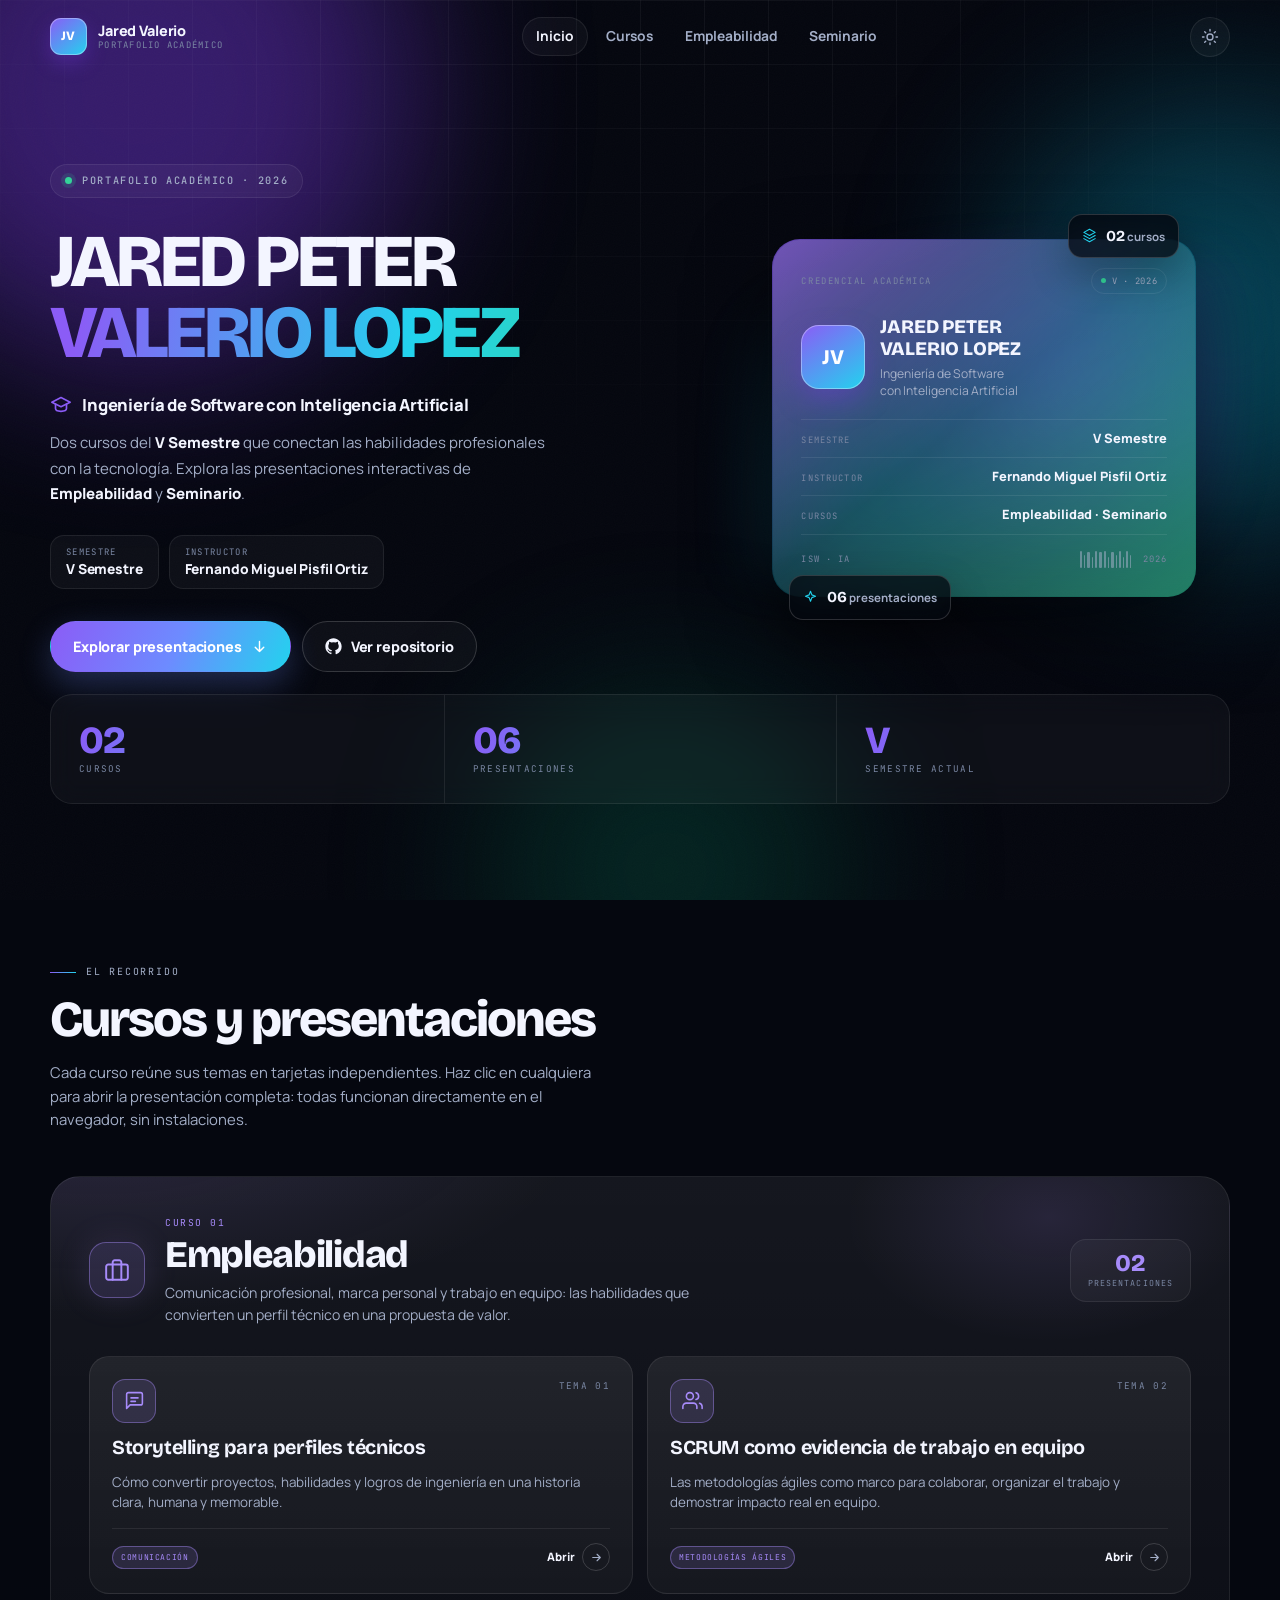
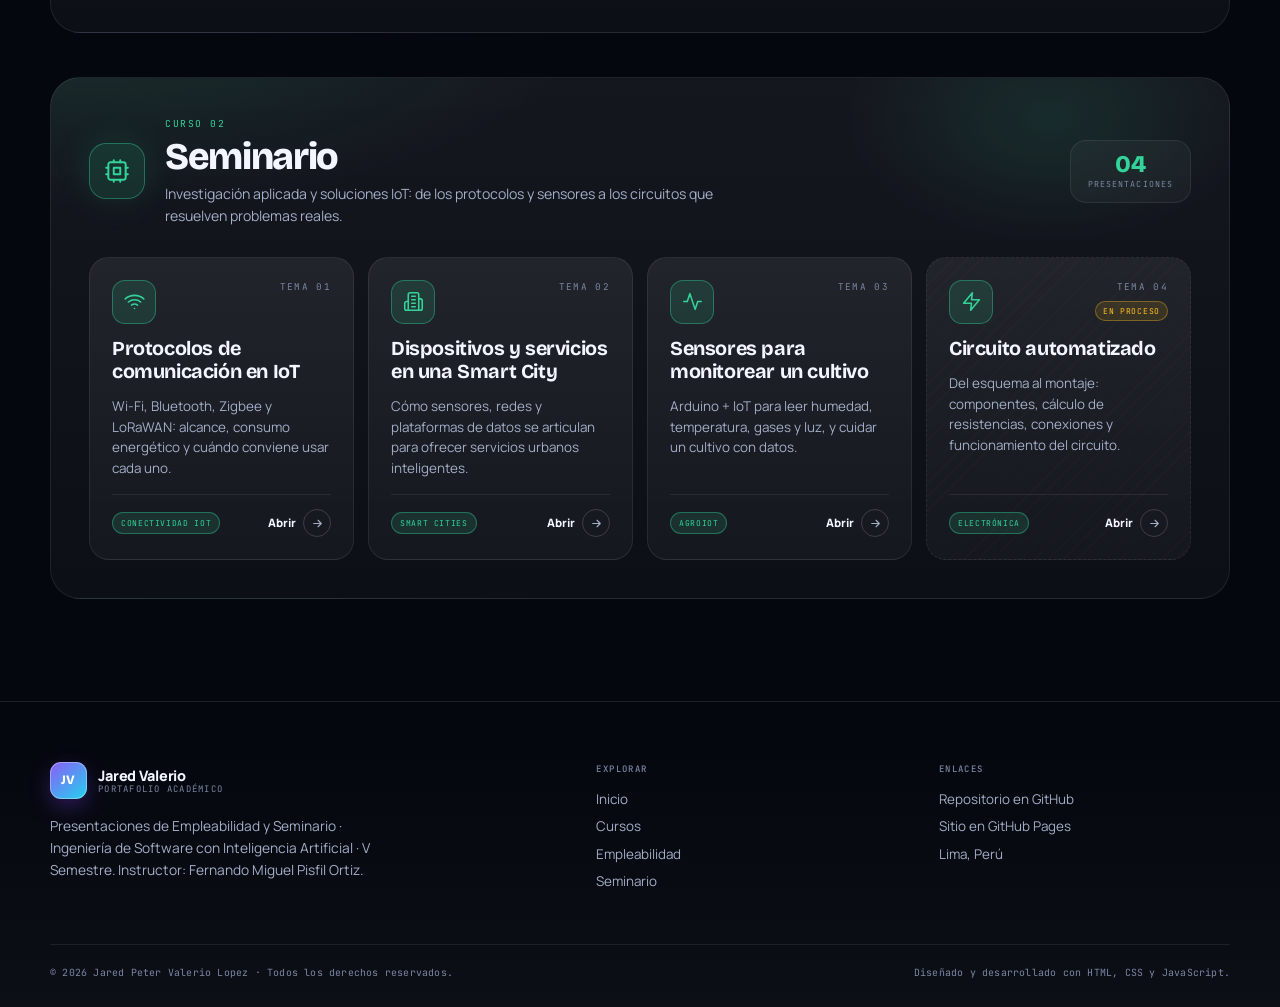
==== index.html @ 3ede21f2 "Crear portafolio académico en index.html Landing page para GitHub Pages con el nombre, la carrera, e" ====
<!DOCTYPE html>
<html lang="es" data-theme="dark">
<head>
<!--
  ═══════════════════════════════════════════════════════════════════════════
  PORTAFOLIO ACADÉMICO · JARED PETER VALERIO LOPEZ
  Ingeniería de Software con Inteligencia Artificial · V Semestre
  ═══════════════════════════════════════════════════════════════════════════

  ESTRUCTURA DE ESTE REPOSITORIO
  Las presentaciones viven dentro de la carpeta /assets:

    assets/empleabilidad/<carpeta>/index.html
    assets/seminario/<carpeta>/index.html

  Si algún día mueves las carpetas a la raíz (empleabilidad/ y seminario/),
  solo debes quitar el prefijo "assets/" de los atributos href de las tarjetas.

  DÓNDE EDITAR
  · Datos del estudiante ......... buscar "DATOS DEL ESTUDIANTE"
  · Enlaces de Empleabilidad ..... buscar "PRESENTACIONES DE EMPLEABILIDAD"
  · Enlaces de Seminario ......... buscar "PRESENTACIONES DE SEMINARIO"

  Para agregar una presentación: copia el bloque <a class="deck-card"> ... </a>
  de una tarjeta existente, pégalo dentro de la cuadrícula del curso y cambia
  el número, el título, la descripción, la etiqueta y el href.
  ═══════════════════════════════════════════════════════════════════════════
-->

  <meta charset="UTF-8">
  <meta name="viewport" content="width=device-width, initial-scale=1.0">
  <meta name="color-scheme" content="dark light">
  <meta name="theme-color" content="#05070f">

  <title>Jared Peter Valerio Lopez · Portafolio Académico</title>
  <meta name="description" content="Portafolio académico de Jared Peter Valerio Lopez, estudiante de Ingeniería de Software con Inteligencia Artificial (V Semestre). Presentaciones de Empleabilidad y Seminario.">
  <meta name="author" content="Jared Peter Valerio Lopez">

  <meta property="og:type" content="website">
  <meta property="og:title" content="Jared Peter Valerio Lopez · Portafolio Académico">
  <meta property="og:description" content="Presentaciones de Empleabilidad y Seminario · Ingeniería de Software con Inteligencia Artificial · V Semestre.">
  <meta property="og:locale" content="es_PE">

  <link rel="icon" href="data:image/svg+xml,%3Csvg xmlns='http://www.w3.org/2000/svg' viewBox='0 0 64 64'%3E%3Cdefs%3E%3ClinearGradient id='g' x1='0' y1='0' x2='1' y2='1'%3E%3Cstop offset='0' stop-color='%238b5cf6'/%3E%3Cstop offset='1' stop-color='%2322d3ee'/%3E%3C/linearGradient%3E%3C/defs%3E%3Crect width='64' height='64' rx='16' fill='url(%23g)'/%3E%3Ctext x='32' y='43' font-family='Arial,sans-serif' font-size='27' font-weight='700' fill='white' text-anchor='middle'%3EJV%3C/text%3E%3C/svg%3E">

  <link rel="preconnect" href="https://fonts.googleapis.com">
  <link rel="preconnect" href="https://fonts.gstatic.com" crossorigin>
  <link href="https://fonts.googleapis.com/css2?family=Bricolage+Grotesque:opsz,wght@12..96,400..800&family=Manrope:wght@400..800&family=JetBrains+Mono:wght@400;500;600&display=swap" rel="stylesheet">

  <script>
    /* Aplica el tema guardado antes de pintar para evitar destellos. */
    (function () {
      try {
        var saved = localStorage.getItem('jpv-theme');
        if (saved === 'light' || saved === 'dark') {
          document.documentElement.setAttribute('data-theme', saved);
        }
      } catch (e) { /* almacenamiento no disponible */ }
    })();
  </script>

  <style>
    /* ============================================================
       01 · TOKENS Y TEMAS
       ============================================================ */
    :root {
      --font-display: 'Bricolage Grotesque', 'Poppins', 'Montserrat', system-ui, sans-serif;
      --font-body: 'Manrope', 'Inter', 'Segoe UI', Roboto, Helvetica, Arial, sans-serif;
      --font-mono: 'JetBrains Mono', ui-monospace, 'SFMono-Regular', Consolas, monospace;

      --bg: #05070f;
      --bg-soft: #080c18;
      --header-bg: rgba(5, 7, 15, .78);
      --panel: rgba(255, 255, 255, .035);
      --panel-strong: rgba(255, 255, 255, .065);
      --line: rgba(255, 255, 255, .08);
      --line-strong: rgba(255, 255, 255, .16);
      --txt: #f3f5ff;
      --muted: #a3aec7;
      --dim: #7a87a3;

      --violet: #8b5cf6;
      --cyan: #22d3ee;
      --emerald: #34d399;
      --pink: #f472b6;

      --warn: #fbbf24;
      --warn-soft: rgba(251, 191, 36, .12);
      --warn-line: rgba(251, 191, 36, .35);

      --shadow: 0 30px 80px rgba(0, 0, 0, .5);
      --header-h: 74px;
      --radius: 26px;
      --ease: cubic-bezier(.22, .61, .36, 1);
    }

    [data-theme="light"] {
      --bg: #f6f7fc;
      --bg-soft: #ffffff;
      --header-bg: rgba(246, 247, 252, .86);
      --panel: rgba(255, 255, 255, .72);
      --panel-strong: #ffffff;
      --line: rgba(13, 20, 38, .09);
      --line-strong: rgba(13, 20, 38, .17);
      --txt: #0c1224;
      --muted: #4d5a75;
      --dim: #5c6a85;

      --violet: #7c3aed;
      --cyan: #0891b2;
      --emerald: #059669;
      --pink: #db2777;

      --warn: #b45309;
      --warn-soft: rgba(180, 83, 9, .09);
      --warn-line: rgba(180, 83, 9, .28);

      --shadow: 0 30px 70px rgba(20, 28, 54, .14);
    }

    /* ============================================================
       02 · BASE
       ============================================================ */
    *, *::before, *::after { box-sizing: border-box; }

    html {
      scroll-behavior: smooth;
      scroll-padding-top: calc(var(--header-h) + 24px);
    }

    body {
      margin: 0;
      font-family: var(--font-body);
      font-size: 1rem;
      line-height: 1.6;
      color: var(--txt);
      background: var(--bg);
      -webkit-font-smoothing: antialiased;
      text-rendering: optimizeLegibility;
      overflow-x: hidden;
      transition: background-color .35s ease, color .35s ease;
    }

    h1, h2, h3, p, dl, dd { margin: 0; }
    ul { margin: 0; padding: 0; list-style: none; }
    a { color: inherit; text-decoration: none; }
    button { font: inherit; color: inherit; }
    svg { display: block; }
    img { max-width: 100%; display: block; }

    ::selection { background: rgba(139, 92, 246, .35); color: #fff; }

    :focus-visible {
      outline: 2px solid var(--cyan);
      outline-offset: 3px;
      border-radius: 4px;
    }

    .shell {
      width: min(1180px, 100% - clamp(32px, 6vw, 80px));
      margin-inline: auto;
    }

    .skip-link {
      position: fixed;
      top: 12px;
      left: 12px;
      z-index: 100;
      padding: 12px 18px;
      border-radius: 12px;
      background: var(--txt);
      color: var(--bg);
      font-weight: 800;
      transform: translateY(-160%);
      transition: transform .25s var(--ease);
    }
    .skip-link:focus { transform: translateY(0); }

    /* ============================================================
       03 · FONDO DECORATIVO
       ============================================================ */
    .bg {
      position: fixed;
      inset: 0;
      z-index: -1;
      overflow: hidden;
      pointer-events: none;
      background: var(--bg);
    }

    .orb {
      position: absolute;
      border-radius: 50%;
      filter: blur(90px);
      opacity: .42;
      will-change: transform;
    }
    .orb-a {
      width: 560px; height: 560px;
      top: -190px; left: -140px;
      background: #7c3aed;
      animation: drift 20s ease-in-out infinite;
    }
    .orb-b {
      width: 430px; height: 430px;
      top: 12%; right: -160px;
      background: #0891b2;
      animation: drift 24s ease-in-out infinite reverse;
    }
    .orb-c {
      width: 360px; height: 360px;
      bottom: -150px; left: 38%;
      background: #059669;
      opacity: .22;
      animation: drift 28s ease-in-out infinite;
    }
    [data-theme="light"] .orb { opacity: .22; filter: blur(100px); }

    .bg-grid {
      position: absolute;
      inset: 0;
      background-image:
        linear-gradient(var(--line) 1px, transparent 1px),
        linear-gradient(90deg, var(--line) 1px, transparent 1px);
      background-size: 64px 64px;
      opacity: .55;
      -webkit-mask-image: radial-gradient(ellipse 90% 65% at 50% 0%, #000 10%, transparent 78%);
              mask-image: radial-gradient(ellipse 90% 65% at 50% 0%, #000 10%, transparent 78%);
    }

    .bg-noise {
      position: absolute;
      inset: 0;
      opacity: .022;
      background-image: url("data:image/svg+xml,%3Csvg xmlns='http://www.w3.org/2000/svg' width='160' height='160'%3E%3Cfilter id='n'%3E%3CfeTurbulence type='fractalNoise' baseFrequency='.9' numOctaves='3'/%3E%3C/filter%3E%3Crect width='160' height='160' filter='url(%23n)'/%3E%3C/svg%3E");
    }
    [data-theme="light"] .bg-noise { opacity: .035; }

    @keyframes drift {
      0%, 100% { transform: translate3d(0, 0, 0) scale(1); }
      50% { transform: translate3d(36px, -30px, 0) scale(1.06); }
    }

    /* ============================================================
       04 · PROGRESO, HEADER Y NAVEGACIÓN
       ============================================================ */
    .scroll-progress {
      position: fixed;
      top: 0; left: 0; right: 0;
      height: 2px;
      z-index: 70;
      background: transparent;
    }
    .scroll-progress span {
      display: block;
      height: 100%;
      width: 0%;
      background: linear-gradient(90deg, var(--violet), var(--cyan), var(--emerald));
      transition: width .1s linear;
    }

    .site-header {
      position: fixed;
      top: 0; left: 0; right: 0;
      z-index: 60;
      height: var(--header-h);
      display: flex;
      align-items: center;
      border-bottom: 1px solid transparent;
      transition: background-color .3s ease, border-color .3s ease, backdrop-filter .3s ease;
    }
    .site-header.scrolled,
    .site-header.menu-open {
      background: var(--header-bg);
      border-bottom-color: var(--line);
      -webkit-backdrop-filter: blur(18px);
              backdrop-filter: blur(18px);
    }

    .nav {
      display: flex;
      align-items: center;
      justify-content: space-between;
      gap: 18px;
    }

    .brand {
      display: inline-flex;
      align-items: center;
      gap: 11px;
      min-width: 0;
      border-radius: 12px;
    }
    .brand-mark {
      width: 37px;
      height: 37px;
      flex: none;
      display: grid;
      place-items: center;
      border-radius: 11px;
      font-family: var(--font-display);
      font-size: .8rem;
      font-weight: 800;
      line-height: 1;
      letter-spacing: .02em;
      color: #fff;
      background: linear-gradient(140deg, var(--violet), var(--cyan));
      box-shadow: inset 0 0 0 1px rgba(255, 255, 255, .32), 0 8px 20px rgba(124, 58, 237, .3);
    }
    .brand-text { display: flex; flex-direction: column; line-height: 1.12; min-width: 0; }
    .brand-text strong { font-size: .9rem; font-weight: 800; letter-spacing: -.01em; white-space: nowrap; }
    .brand-text small {
      font-family: var(--font-mono);
      font-size: .56rem;
      letter-spacing: .14em;
      text-transform: uppercase;
      color: var(--dim);
      white-space: nowrap;
    }

    .nav-links {
      display: flex;
      align-items: center;
      gap: 4px;
    }
    .nav-links a {
      display: block;
      padding: 8px 14px;
      border-radius: 999px;
      font-size: .86rem;
      font-weight: 700;
      color: var(--muted);
      transition: color .2s ease, background-color .2s ease, box-shadow .2s ease;
    }
    .nav-links a:hover { color: var(--txt); background: var(--panel); }
    .nav-links a.active {
      color: var(--txt);
      background: var(--panel);
      box-shadow: inset 0 0 0 1px var(--line);
    }

    .nav-actions { display: flex; align-items: center; gap: 8px; }

    .icon-btn {
      width: 40px;
      height: 40px;
      flex: none;
      display: grid;
      place-items: center;
      border-radius: 50%;
      border: 1px solid var(--line);
      background: var(--panel);
      color: var(--muted);
      cursor: pointer;
      transition: color .2s ease, background-color .2s ease, border-color .2s ease, transform .2s ease;
    }
    .icon-btn:hover {
      color: var(--txt);
      background: var(--panel-strong);
      border-color: var(--line-strong);
      transform: translateY(-1px);
    }
    .icon-btn svg { width: 18px; height: 18px; }

    [data-theme="dark"] .i-sun { display: block; }
    [data-theme="dark"] .i-moon { display: none; }
    [data-theme="light"] .i-sun { display: none; }
    [data-theme="light"] .i-moon { display: block; }

    .nav-toggle { display: none; }
    .nav-toggle .i-close { display: none; }
    .nav-toggle[aria-expanded="true"] .i-menu { display: none; }
    .nav-toggle[aria-expanded="true"] .i-close { display: block; }

    /* ============================================================
       05 · HERO
       ============================================================ */
    .hero {
      padding-top: calc(var(--header-h) + clamp(40px, 7vw, 90px));
      padding-bottom: clamp(32px, 5vw, 58px);
    }

    .hero-grid {
      display: grid;
      grid-template-columns: minmax(0, 1.12fr) minmax(0, .88fr);
      align-items: center;
      gap: clamp(36px, 5vw, 70px);
    }

    .hero-copy { min-width: 0; }

    .eyebrow {
      display: inline-flex;
      align-items: center;
      gap: 10px;
      padding: 8px 14px;
      border: 1px solid var(--line);
      border-radius: 999px;
      background: var(--panel);
      font-family: var(--font-mono);
      font-size: .64rem;
      font-weight: 500;
      letter-spacing: .16em;
      text-transform: uppercase;
      color: var(--muted);
    }
    .eyebrow-dot {
      width: 7px;
      height: 7px;
      border-radius: 50%;
      background: var(--emerald);
      box-shadow: 0 0 0 4px rgba(52, 211, 153, .14);
      animation: pulse 2.6s ease-in-out infinite;
    }
    @keyframes pulse {
      0%, 100% { opacity: 1; }
      50% { opacity: .35; }
    }

    .hero-title {
      margin-top: clamp(20px, 2.5vw, 28px);
      font-family: var(--font-display);
      font-size: clamp(2.3rem, 6.2vw, 4.65rem);
      font-weight: 800;
      line-height: .96;
      letter-spacing: -.045em;
      text-transform: uppercase;
    }
    .hero-title .line { display: block; }
    .hero-title .grad {
      background: linear-gradient(100deg, var(--violet) 5%, var(--cyan) 58%, var(--emerald) 100%);
      -webkit-background-clip: text;
              background-clip: text;
      color: transparent;
      -webkit-text-fill-color: transparent;
    }

    .hero-career {
      display: flex;
      align-items: center;
      gap: 10px;
      margin-top: clamp(18px, 2.4vw, 24px);
      font-size: clamp(.96rem, 1.3vw, 1.12rem);
      font-weight: 800;
      line-height: 1.4;
      letter-spacing: -.01em;
    }
    .hero-career svg {
      width: 22px;
      height: 22px;
      flex: none;
      color: var(--violet);
    }

    .hero-lead {
      max-width: 56ch;
      margin-top: 14px;
      color: var(--muted);
      font-size: clamp(.94rem, 1.05vw, 1.02rem);
      line-height: 1.7;
    }
    .hero-lead strong { color: var(--txt); font-weight: 800; }

    .hero-meta {
      display: flex;
      flex-wrap: wrap;
      gap: 10px;
      margin-top: clamp(22px, 3vw, 28px);
    }
    .meta-pill {
      display: flex;
      flex-direction: column;
      gap: 1px;
      padding: 9px 15px;
      border: 1px solid var(--line);
      border-radius: 14px;
      background: var(--panel);
    }
    .meta-pill span {
      font-family: var(--font-mono);
      font-size: .56rem;
      letter-spacing: .15em;
      text-transform: uppercase;
      color: var(--dim);
    }
    .meta-pill strong {
      font-size: .86rem;
      font-weight: 800;
      line-height: 1.35;
      letter-spacing: -.01em;
    }

    .hero-actions {
      display: flex;
      flex-wrap: wrap;
      gap: 11px;
      margin-top: clamp(24px, 3.4vw, 32px);
    }
    .btn {
      display: inline-flex;
      align-items: center;
      justify-content: center;
      gap: 9px;
      padding: 13px 22px;
      border-radius: 999px;
      border: 1px solid transparent;
      font-size: .9rem;
      font-weight: 800;
      letter-spacing: -.01em;
      cursor: pointer;
      transition: transform .22s var(--ease), box-shadow .22s ease, background-color .22s ease, border-color .22s ease;
    }
    .btn svg { width: 17px; height: 17px; }
    .btn-primary {
      color: #fff;
      background: linear-gradient(115deg, var(--violet), #6d8bff 52%, var(--cyan));
      box-shadow: 0 12px 32px rgba(109, 139, 255, .28);
    }
    .btn-primary:hover {
      transform: translateY(-2px);
      box-shadow: 0 18px 44px rgba(109, 139, 255, .4);
    }
    .btn-ghost {
      color: var(--txt);
      border-color: var(--line-strong);
      background: var(--panel);
    }
    .btn-ghost:hover {
      transform: translateY(-2px);
      background: var(--panel-strong);
    }

    /* ---------- Credencial ---------- */
    .hero-visual {
      position: relative;
      display: flex;
      justify-content: center;
      min-width: 0;
    }
    .visual-glow {
      position: absolute;
      inset: 6% 0;
      background:
        radial-gradient(circle at 66% 36%, rgba(124, 58, 237, .34), transparent 58%),
        radial-gradient(circle at 30% 72%, rgba(8, 145, 178, .26), transparent 55%);
      filter: blur(24px);
      z-index: 0;
    }

    .id-card {
      position: relative;
      z-index: 1;
      width: min(100%, 424px);
      padding: clamp(22px, 3vw, 28px);
      border: 1px solid transparent;
      border-radius: 28px;
      background:
        linear-gradient(160deg, rgba(255, 255, 255, .095), rgba(255, 255, 255, .025)) padding-box,
        linear-gradient(140deg, rgba(139, 92, 246, .7), rgba(34, 211, 238, .22) 48%, rgba(52, 211, 153, .55)) border-box;
      -webkit-backdrop-filter: blur(20px);
              backdrop-filter: blur(20px);
      box-shadow: var(--shadow);
      animation: card-float 9s ease-in-out infinite;
    }
    [data-theme="light"] .id-card {
      background:
        linear-gradient(160deg, #ffffff, rgba(255, 255, 255, .88)) padding-box,
        linear-gradient(140deg, rgba(124, 58, 237, .55), rgba(8, 145, 178, .18) 48%, rgba(5, 150, 105, .45)) border-box;
      box-shadow: 0 30px 70px rgba(20, 28, 54, .14);
    }
    @keyframes card-float {
      0%, 100% { transform: translateY(0); }
      50% { transform: translateY(-9px); }
    }

    .id-top {
      display: flex;
      align-items: center;
      justify-content: space-between;
      gap: 12px;
    }
    .id-label {
      font-family: var(--font-mono);
      font-size: .56rem;
      letter-spacing: .17em;
      text-transform: uppercase;
      color: var(--dim);
    }
    .id-status {
      display: inline-flex;
      align-items: center;
      gap: 6px;
      padding: 5px 9px;
      border: 1px solid var(--line);
      border-radius: 999px;
      font-family: var(--font-mono);
      font-size: .55rem;
      letter-spacing: .08em;
      text-transform: uppercase;
      color: var(--muted);
      white-space: nowrap;
    }
    .id-status i {
      width: 5px;
      height: 5px;
      border-radius: 50%;
      background: var(--emerald);
    }

    .id-profile {
      display: flex;
      align-items: center;
      gap: 15px;
      margin-top: 22px;
    }
    .id-avatar {
      width: 64px;
      height: 64px;
      flex: none;
      display: grid;
      place-items: center;
      border-radius: 18px;
      font-family: var(--font-display);
      font-size: 1.3rem;
      font-weight: 800;
      letter-spacing: .02em;
      color: #fff;
      background: linear-gradient(145deg, var(--violet), var(--cyan));
      box-shadow: inset 0 0 0 1px rgba(255, 255, 255, .35), 0 12px 28px rgba(124, 58, 237, .35);
    }
    .id-name {
      font-family: var(--font-display);
      font-size: clamp(1.05rem, 1.5vw, 1.2rem);
      font-weight: 800;
      line-height: 1.15;
      letter-spacing: -.01em;
      text-transform: uppercase;
    }
    .id-career {
      margin-top: 5px;
      font-size: .76rem;
      line-height: 1.4;
      color: var(--muted);
    }

    .id-data {
      margin-top: 20px;
      border-top: 1px solid var(--line);
    }
    .id-data > div {
      display: flex;
      align-items: baseline;
      justify-content: space-between;
      gap: 14px;
      padding: 10px 0;
      border-bottom: 1px solid var(--line);
    }
    .id-data dt {
      flex: none;
      font-family: var(--font-mono);
      font-size: .55rem;
      letter-spacing: .13em;
      text-transform: uppercase;
      color: var(--dim);
    }
    .id-data dd {
      font-size: .8rem;
      font-weight: 800;
      line-height: 1.35;
      text-align: right;
    }

    .id-foot {
      display: flex;
      align-items: center;
      gap: 12px;
      margin-top: 16px;
      font-family: var(--font-mono);
      font-size: .55rem;
      letter-spacing: .12em;
      text-transform: uppercase;
      color: var(--dim);
    }
    .id-code { white-space: nowrap; }
    .id-bars {
      display: flex;
      align-items: flex-end;
      justify-content: flex-end;
      gap: 2px;
      flex: 1;
      max-width: 116px;
      height: 17px;
      margin-left: auto;
      color: var(--muted);
    }
    .id-bars i { display: block; width: 2px; height: 100%; background: currentColor; opacity: .55; border-radius: 1px; }
    .id-bars i:nth-child(2n) { width: 1px; height: 76%; }
    .id-bars i:nth-child(3n) { width: 3px; height: 92%; }
    .id-bars i:nth-child(4n) { width: 1px; height: 62%; }
    .id-year { white-space: nowrap; }

    .float-chip {
      position: absolute;
      z-index: 2;
      display: inline-flex;
      align-items: center;
      gap: 9px;
      padding: 9px 13px;
      border: 1px solid var(--line-strong);
      border-radius: 14px;
      background: var(--header-bg);
      -webkit-backdrop-filter: blur(16px);
              backdrop-filter: blur(16px);
      box-shadow: 0 16px 38px rgba(0, 0, 0, .28);
      font-size: .72rem;
      font-weight: 700;
      color: var(--muted);
      white-space: nowrap;
    }
    .float-chip svg { width: 15px; height: 15px; color: var(--cyan); flex: none; }
    .float-chip strong { font-family: var(--font-display); font-size: .95rem; color: var(--txt); }
    .float-chip--a {
      top: -26px;
      right: 16px;
      animation: chip-float 6.5s ease-in-out infinite;
    }
    .float-chip--b {
      bottom: -24px;
      left: 16px;
      animation: chip-float 7.5s ease-in-out infinite reverse;
    }
    @keyframes chip-float {
      0%, 100% { transform: translateY(0); }
      50% { transform: translateY(-8px); }
    }

    /* ============================================================
       06 · ESTADÍSTICAS
       ============================================================ */
    .stats {
      display: grid;
      grid-template-columns: repeat(3, 1fr);
      margin-top: clamp(10px, 2vw, 22px);
      border: 1px solid var(--line);
      border-radius: 22px;
      background: var(--panel);
      -webkit-backdrop-filter: blur(14px);
              backdrop-filter: blur(14px);
      overflow: hidden;
    }
    .stat {
      display: flex;
      flex-direction: column;
      gap: 3px;
      padding: clamp(17px, 2.5vw, 26px) clamp(16px, 2.6vw, 28px);
    }
    .stat + .stat { border-left: 1px solid var(--line); }
    .stat strong {
      font-family: var(--font-display);
      font-size: clamp(1.7rem, 3.2vw, 2.4rem);
      font-weight: 800;
      line-height: 1;
      letter-spacing: -.03em;
      background: linear-gradient(110deg, var(--violet), var(--cyan));
      -webkit-background-clip: text;
              background-clip: text;
      color: transparent;
      -webkit-text-fill-color: transparent;
    }
    .stat span {
      font-family: var(--font-mono);
      font-size: .58rem;
      letter-spacing: .14em;
      text-transform: uppercase;
      color: var(--dim);
    }

    /* ============================================================
       07 · ENCABEZADO DE CURSOS
       ============================================================ */
    .courses-wrap { padding-top: clamp(58px, 8vw, 104px); }

    .section-head { max-width: 700px; }
    .section-kicker {
      display: flex;
      align-items: center;
      gap: 10px;
      font-family: var(--font-mono);
      font-size: .62rem;
      letter-spacing: .18em;
      text-transform: uppercase;
      color: var(--muted);
    }
    .section-kicker::before {
      content: "";
      width: 26px;
      height: 1px;
      background: linear-gradient(90deg, var(--violet), var(--cyan));
    }
    .section-title {
      margin-top: 14px;
      font-family: var(--font-display);
      font-size: clamp(2rem, 4.4vw, 3.15rem);
      font-weight: 800;
      line-height: 1.04;
      letter-spacing: -.04em;
    }
    .section-lead {
      margin-top: 14px;
      max-width: 62ch;
      color: var(--muted);
      font-size: clamp(.93rem, 1.05vw, 1.02rem);
    }

    /* ============================================================
       08 · TARJETAS DE CURSO
       ============================================================ */
    .course {
      position: relative;
      margin-top: clamp(28px, 4vw, 44px);
      padding: clamp(22px, 3.3vw, 38px);
      border: 1px solid var(--line);
      border-radius: 30px;
      background:
        radial-gradient(760px 300px at 4% -12%, var(--accent-soft), transparent 64%),
        linear-gradient(180deg, var(--panel-strong), var(--panel));
      overflow: hidden;
      isolation: isolate;
      scroll-margin-top: calc(var(--header-h) + 18px);
    }
    /* Halo de acento en la esquina: da profundidad sin ensuciar las tarjetas. */
    .course::before {
      content: "";
      position: absolute;
      top: -120px;
      right: -80px;
      width: min(520px, 62%);
      height: 320px;
      z-index: 0;
      background: radial-gradient(closest-side, var(--accent-soft), transparent 78%);
      opacity: .9;
      pointer-events: none;
    }

    .course--emp {
      --accent: #a78bfa;
      --accent-ink: #a78bfa;
      --accent-soft: rgba(167, 139, 250, .14);
      --accent-line: rgba(167, 139, 250, .42);
    }
    .course--sem {
      --accent: #34d399;
      --accent-ink: #34d399;
      --accent-soft: rgba(52, 211, 153, .13);
      --accent-line: rgba(52, 211, 153, .40);
    }
    [data-theme="light"] .course--emp {
      --accent: #7c3aed;
      --accent-ink: #6d28d9;
      --accent-soft: rgba(124, 58, 237, .075);
      --accent-line: rgba(124, 58, 237, .28);
    }
    [data-theme="light"] .course--sem {
      --accent: #0d9488;
      --accent-ink: #047857;
      --accent-soft: rgba(13, 148, 136, .085);
      --accent-line: rgba(13, 148, 136, .3);
    }

    .course-head {
      position: relative;
      z-index: 1;
      display: flex;
      align-items: center;
      gap: clamp(14px, 2vw, 20px);
    }
    .course-icon {
      width: 56px;
      height: 56px;
      flex: none;
      display: grid;
      place-items: center;
      border: 1px solid var(--accent-line);
      border-radius: 17px;
      background: var(--accent-soft);
      color: var(--accent-ink);
      box-shadow: 0 0 34px var(--accent-soft);
    }
    .course-icon svg { width: 26px; height: 26px; }

    .course-info { min-width: 0; }
    .course-kicker {
      font-family: var(--font-mono);
      font-size: .6rem;
      letter-spacing: .16em;
      text-transform: uppercase;
      color: var(--accent-ink);
    }
    .course-title {
      margin-top: 5px;
      font-family: var(--font-display);
      font-size: clamp(1.7rem, 3vw, 2.35rem);
      font-weight: 800;
      line-height: 1.05;
      letter-spacing: -.035em;
    }
    .course-desc {
      max-width: 65ch;
      margin-top: 7px;
      color: var(--muted);
      font-size: .88rem;
      line-height: 1.55;
    }

    .course-count {
      display: flex;
      flex-direction: column;
      align-items: center;
      gap: 1px;
      flex: none;
      margin-left: auto;
      padding: 11px 17px;
      border: 1px solid var(--line);
      border-radius: 16px;
      background: var(--panel);
    }
    .course-count strong {
      font-family: var(--font-display);
      font-size: 1.5rem;
      font-weight: 800;
      line-height: 1.05;
      color: var(--accent-ink);
    }
    .course-count span {
      font-family: var(--font-mono);
      font-size: .52rem;
      letter-spacing: .13em;
      text-transform: uppercase;
      color: var(--dim);
      white-space: nowrap;
    }

    /* ---------- Cuadrícula y tarjetas de presentación ---------- */
    .deck-grid {
      position: relative;
      z-index: 1;
      display: grid;
      grid-template-columns: repeat(auto-fit, minmax(min(100%, 232px), 1fr));
      gap: 14px;
      margin-top: clamp(22px, 3vw, 30px);
    }

    .deck-card {
      position: relative;
      display: flex;
      flex-direction: column;
      gap: 13px;
      padding: clamp(18px, 2.2vw, 22px);
      border: 1px solid var(--line);
      border-radius: 20px;
      background: linear-gradient(180deg, var(--panel-strong), var(--panel));
      overflow: hidden;
      isolation: isolate;
      transition: transform .35s var(--ease), border-color .35s ease, box-shadow .35s ease;
    }
    /* El contenido siempre por encima de los efectos decorativos. */
    .deck-card > * { position: relative; z-index: 1; }
    .deck-card::before {
      content: "";
      position: absolute;
      inset: 0;
      z-index: -1;
      background: radial-gradient(330px circle at var(--mx, 50%) var(--my, 0%), var(--accent-soft), transparent 68%);
      opacity: 0;
      z-index: 0;
      transition: opacity .35s ease;
    }
    .deck-card:hover,
    .deck-card:focus-visible {
      transform: translateY(-6px);
      border-color: var(--accent-line);
      box-shadow: 0 24px 60px -26px rgba(0, 0, 0, .7), 0 0 0 1px var(--accent-soft);
    }
    .deck-card:hover::before,
    .deck-card:focus-visible::before { opacity: 1; }
    .deck-card:focus-visible { outline-offset: 4px; }

    .deck-top {
      display: flex;
      align-items: flex-start;
      justify-content: space-between;
      gap: 12px;
    }
    .deck-icon {
      width: 44px;
      height: 44px;
      flex: none;
      display: grid;
      place-items: center;
      border: 1px solid var(--accent-line);
      border-radius: 13px;
      background: var(--accent-soft);
      color: var(--accent-ink);
      transition: transform .35s var(--ease), background-color .35s ease;
    }
    .deck-icon svg { width: 21px; height: 21px; }
    .deck-card:hover .deck-icon { transform: scale(1.06) rotate(-3deg); }

    .deck-meta {
      display: flex;
      flex-direction: column;
      align-items: flex-end;
      gap: 6px;
      min-width: 0;
    }
    .deck-num {
      font-family: var(--font-mono);
      font-size: .58rem;
      letter-spacing: .14em;
      text-transform: uppercase;
      color: var(--dim);
      white-space: nowrap;
    }
    .chip-wip {
      padding: 3px 7px;
      border: 1px solid var(--warn-line);
      border-radius: 999px;
      background: var(--warn-soft);
      font-family: var(--font-mono);
      font-size: .5rem;
      letter-spacing: .09em;
      text-transform: uppercase;
      color: var(--warn);
      white-space: nowrap;
    }

    .deck-title {
      font-family: var(--font-display);
      font-size: clamp(1.12rem, 1.55vw, 1.34rem);
      font-weight: 700;
      line-height: 1.16;
      letter-spacing: -.02em;
      text-wrap: balance;
    }
    .deck-desc {
      flex: 1;
      color: var(--muted);
      font-size: .84rem;
      line-height: 1.55;
    }

    .deck-bottom {
      display: flex;
      align-items: center;
      justify-content: space-between;
      gap: 10px;
      margin-top: 2px;
      padding-top: 14px;
      border-top: 1px solid var(--line);
    }
    .deck-tag {
      padding: 4px 8px;
      border: 1px solid var(--accent-line);
      border-radius: 999px;
      background: var(--accent-soft);
      font-family: var(--font-mono);
      font-size: .5rem;
      letter-spacing: .08em;
      text-transform: uppercase;
      color: var(--accent-ink);
      white-space: nowrap;
    }
    .deck-cta {
      display: inline-flex;
      align-items: center;
      gap: 7px;
      font-size: .72rem;
      font-weight: 800;
      color: var(--txt);
      white-space: nowrap;
    }
    .deck-cta .circle {
      width: 28px;
      height: 28px;
      display: grid;
      place-items: center;
      border: 1px solid var(--line-strong);
      border-radius: 50%;
      color: var(--muted);
      transition: background-color .3s ease, border-color .3s ease, color .3s ease;
    }
    .deck-cta .circle svg { width: 13px; height: 13px; transition: transform .3s var(--ease); }
    .deck-card:hover .deck-cta .circle {
      border-color: var(--accent-line);
      background: var(--accent-soft);
      color: var(--accent-ink);
    }
    .deck-card:hover .deck-cta .circle svg { transform: translateX(2px); }

    .deck-card.is-wip { border-style: dashed; }
    .deck-card.is-wip::after {
      content: "";
      position: absolute;
      inset: 0;
      border-radius: inherit;
      background: repeating-linear-gradient(-45deg, transparent 0 9px, var(--warn-soft) 9px 10px);
      opacity: .16;
      z-index: 0;
      pointer-events: none;
    }

    /* ============================================================
       09 · FOOTER
       ============================================================ */
    .site-footer {
      margin-top: clamp(60px, 8vw, 110px);
      border-top: 1px solid var(--line);
      background: linear-gradient(180deg, transparent, var(--panel));
      padding-top: clamp(38px, 5.5vw, 60px);
    }
    .footer-grid {
      display: grid;
      grid-template-columns: 1.7fr 1fr 1fr;
      gap: clamp(26px, 4vw, 52px);
    }
    .footer-brand .brand { margin-bottom: 2px; }
    .footer-brand p {
      max-width: 40ch;
      margin-top: 14px;
      color: var(--muted);
      font-size: .86rem;
      line-height: 1.6;
    }
    .footer-col h3 {
      margin-bottom: 9px;
      font-family: var(--font-mono);
      font-size: .56rem;
      font-weight: 500;
      letter-spacing: .16em;
      text-transform: uppercase;
      color: var(--dim);
    }
    .footer-col a,
    .footer-col span {
      display: block;
      padding: 3px 0;
      color: var(--muted);
      font-size: .84rem;
      transition: color .2s ease;
    }
    .footer-col a:hover { color: var(--txt); }

    .footer-bottom {
      display: flex;
      align-items: center;
      justify-content: space-between;
      flex-wrap: wrap;
      gap: 10px 20px;
      margin-top: clamp(30px, 5vw, 48px);
      padding: 20px 0 26px;
      border-top: 1px solid var(--line);
      font-family: var(--font-mono);
      font-size: .62rem;
      letter-spacing: .02em;
      color: var(--dim);
    }

    .to-top {
      position: fixed;
      right: clamp(16px, 2.6vw, 26px);
      bottom: clamp(16px, 2.6vw, 26px);
      z-index: 50;
      width: 46px;
      height: 46px;
      display: grid;
      place-items: center;
      border: 1px solid var(--line-strong);
      border-radius: 50%;
      background: var(--header-bg);
      color: var(--txt);
      -webkit-backdrop-filter: blur(14px);
              backdrop-filter: blur(14px);
      box-shadow: 0 12px 30px rgba(0, 0, 0, .25);
      cursor: pointer;
      opacity: 0;
      transform: translateY(12px);
      pointer-events: none;
      transition: opacity .3s ease, transform .3s ease, background-color .2s ease;
    }
    .to-top.show { opacity: 1; transform: translateY(0); pointer-events: auto; }
    .to-top:hover { background: var(--panel-strong); }
    .to-top svg { width: 18px; height: 18px; }

    /* ============================================================
       10 · ANIMACIÓN DE ENTRADA
       ============================================================ */
    .reveal {
      opacity: 0;
      transform: translateY(22px);
      transition: opacity .75s var(--ease), transform .75s var(--ease);
      transition-delay: var(--d, 0ms);
    }
    .reveal.in { opacity: 1; transform: translateY(0); }

    /* ============================================================
       11 · RESPONSIVE
       ============================================================ */
    @media (max-width: 940px) {
      .hero-grid { grid-template-columns: 1fr; }
      .hero-copy { max-width: 640px; }
      .hero-visual { margin-top: 10px; }
      .id-card { width: min(100%, 460px); }
      .footer-grid { grid-template-columns: 1.5fr 1fr 1fr; }
    }

    @media (max-width: 860px) {
      .nav-toggle { display: grid; }
      .nav-links {
        position: fixed;
        top: var(--header-h);
        left: 0;
        right: 0;
        display: flex;
        flex-direction: column;
        align-items: stretch;
        gap: 3px;
        padding: 12px clamp(20px, 5vw, 40px) 20px;
        background: var(--bg-soft);
        border-bottom: 1px solid var(--line);
        box-shadow: 0 30px 50px rgba(0, 0, 0, .22);
        opacity: 0;
        visibility: hidden;
        transform: translateY(-10px);
        pointer-events: none;
        transition: opacity .25s ease, transform .25s var(--ease), visibility .25s;
      }
      .nav-links.open {
        opacity: 1;
        visibility: visible;
        transform: translateY(0);
        pointer-events: auto;
      }
      .nav-links a {
        padding: 12px 14px;
        border-radius: 12px;
        font-size: .96rem;
      }
    }

    /* En tablet la cuadrícula de 4 seminarios se equilibra en 2 × 2. */
    @media (min-width: 700px) and (max-width: 1080px) {
      .course--sem .deck-grid { grid-template-columns: repeat(2, minmax(0, 1fr)); }
    }

    @media (max-width: 720px) {
      .float-chip { display: none; }
      .stats { border-radius: 18px; }
      .course { border-radius: 24px; }
      .course-head { flex-wrap: wrap; }
      .course-count {
        flex-direction: row;
        align-items: baseline;
        gap: 6px;
        margin-left: 0;
        padding: 8px 13px;
      }
      .course-count strong { font-size: 1.15rem; }
      .footer-grid { grid-template-columns: 1fr 1fr; }
      .footer-brand { grid-column: 1 / -1; }
    }

    @media (max-width: 600px) {
      :root { --header-h: 64px; }
      .brand-mark { width: 34px; height: 34px; border-radius: 10px; }
      .brand-text strong { font-size: .84rem; }
      .brand-text small { font-size: .5rem; letter-spacing: .11em; }
      .id-profile { align-items: flex-start; }
      .id-avatar { width: 56px; height: 56px; border-radius: 16px; font-size: 1.15rem; }
      .id-data > div { align-items: flex-start; }
      .id-data dd { max-width: 66%; }
      /* deja aire para el botón flotante "volver arriba" */
      .footer-bottom { flex-direction: column; align-items: flex-start; gap: 6px; padding-bottom: 78px; }
    }

    @media (max-width: 480px) {
      .hero-actions { flex-direction: column; align-items: stretch; }
      .btn { width: 100%; }
      .eyebrow { font-size: .56rem; letter-spacing: .12em; padding: 7px 11px; }
      .meta-pill { flex: 1 1 100%; }
      .deck-cta { font-size: .68rem; }
      .deck-bottom { gap: 8px; }
      .course-icon { width: 48px; height: 48px; border-radius: 14px; }
      .course-icon svg { width: 22px; height: 22px; }
      .stat { padding: 15px 12px; }
      .stat span { font-size: .5rem; letter-spacing: .08em; }
    }

    @media (max-width: 380px) {
      .brand-text small { display: none; }
      .nav-actions { gap: 6px; }
      .icon-btn { width: 37px; height: 37px; }
      .deck-tag { letter-spacing: 0; }
    }

    /* ============================================================
       12 · ACCESIBILIDAD Y FALLBACKS
       ============================================================ */
    @supports not (background-clip: text) {
      .hero-title .grad,
      .stat strong {
        color: var(--txt);
        -webkit-text-fill-color: currentColor;
        background: none;
      }
    }

    @media (prefers-reduced-motion: reduce) {
      html { scroll-behavior: auto; }
      *, *::before, *::after {
        animation-duration: .001ms !important;
        animation-iteration-count: 1 !important;
        transition-duration: .001ms !important;
      }
      .reveal { opacity: 1; transform: none; }
    }

    @media print {
      .bg, .site-header, .to-top, .scroll-progress, .hero-actions, .float-chip { display: none !important; }
      body { background: #fff; color: #000; }
      .hero { padding-top: 20px; }
      .course, .stats, .id-card { box-shadow: none; }
      .reveal { opacity: 1; transform: none; }
    }
  </style>
  <noscript>
    <style>
      .reveal { opacity: 1 !important; transform: none !important; }
    </style>
  </noscript>
</head>

<body>
  <a class="skip-link" href="#main">Saltar al contenido principal</a>

  <div class="scroll-progress" aria-hidden="true"><span id="scrollProgress"></span></div>

  <!-- Fondo decorativo: orbes, cuadrícula y textura -->
  <div class="bg" aria-hidden="true">
    <span class="orb orb-a"></span>
    <span class="orb orb-b"></span>
    <span class="orb orb-c"></span>
    <div class="bg-grid"></div>
    <div class="bg-noise"></div>
  </div>

  <!-- ============================================================
       HEADER
       ============================================================ -->
  <header class="site-header" id="siteHeader">
    <div class="shell nav">
      <a class="brand" href="#inicio" aria-label="Jared Valerio · Ir al inicio">
        <span class="brand-mark" aria-hidden="true">JV</span>
        <span class="brand-text">
          <strong>Jared Valerio</strong>
          <small>Portafolio académico</small>
        </span>
      </a>

      <nav class="nav-links" id="navLinks" aria-label="Navegación principal">
        <a href="#inicio" class="active">Inicio</a>
        <a href="#cursos">Cursos</a>
        <a href="#empleabilidad">Empleabilidad</a>
        <a href="#seminario">Seminario</a>
      </nav>

      <div class="nav-actions">
        <button class="icon-btn" id="themeToggle" type="button" aria-label="Cambiar a tema claro" title="Cambiar tema">
          <svg class="i-sun" viewBox="0 0 24 24" fill="none" stroke="currentColor" stroke-width="1.8" stroke-linecap="round" stroke-linejoin="round" aria-hidden="true">
            <circle cx="12" cy="12" r="4"></circle>
            <path d="M12 2v2M12 20v2M4.93 4.93l1.42 1.42M17.66 17.66l1.41 1.41M2 12h2M20 12h2M6.34 17.66l-1.41 1.41M19.07 4.93l-1.41 1.41"></path>
          </svg>
          <svg class="i-moon" viewBox="0 0 24 24" fill="none" stroke="currentColor" stroke-width="1.8" stroke-linecap="round" stroke-linejoin="round" aria-hidden="true">
            <path d="M21 12.79A9 9 0 1 1 11.21 3 7 7 0 0 0 21 12.79Z"></path>
          </svg>
        </button>

        <button class="icon-btn nav-toggle" id="navToggle" type="button" aria-label="Abrir menú" aria-expanded="false" aria-controls="navLinks">
          <svg class="i-menu" viewBox="0 0 24 24" fill="none" stroke="currentColor" stroke-width="1.8" stroke-linecap="round" aria-hidden="true">
            <path d="M4 7h16M4 12h16M4 17h16"></path>
          </svg>
          <svg class="i-close" viewBox="0 0 24 24" fill="none" stroke="currentColor" stroke-width="1.8" stroke-linecap="round" aria-hidden="true">
            <path d="M6 6l12 12M18 6 6 18"></path>
          </svg>
        </button>
      </div>
    </div>
  </header>

  <main id="main">
    <!-- ==========================================================
         DATOS DEL ESTUDIANTE
         Edita aquí el nombre, la carrera, el semestre y el instructor.
         La credencial de la derecha repite estos datos: mantenla igual.
         ========================================================== -->
    <section class="hero shell" id="inicio" aria-labelledby="heroTitle">
      <div class="hero-grid">
        <div class="hero-copy reveal">
          <p class="eyebrow">
            <span class="eyebrow-dot" aria-hidden="true"></span>
            Portafolio académico · 2026
          </p>

          <h1 class="hero-title" id="heroTitle">
            <span class="line">Jared Peter</span>
            <span class="line grad">Valerio Lopez</span>
          </h1>

          <p class="hero-career">
            <svg viewBox="0 0 24 24" fill="none" stroke="currentColor" stroke-width="1.8" stroke-linecap="round" stroke-linejoin="round" aria-hidden="true">
              <path d="M22 10 12 5 2 10l10 5 10-5Z"></path>
              <path d="M6 12v5c0 1.7 2.7 3 6 3s6-1.3 6-3v-5"></path>
            </svg>
            Ingeniería de Software con Inteligencia Artificial
          </p>

          <p class="hero-lead">
            Dos cursos del <strong>V Semestre</strong> que conectan las habilidades
            profesionales con la tecnología. Explora las presentaciones interactivas
            de <strong>Empleabilidad</strong> y <strong>Seminario</strong>.
          </p>

          <div class="hero-meta">
            <div class="meta-pill">
              <span>Semestre</span>
              <strong>V Semestre</strong>
            </div>
            <div class="meta-pill">
              <span>Instructor</span>
              <strong>Fernando Miguel Pisfil Ortiz</strong>
            </div>
          </div>

          <div class="hero-actions">
            <a class="btn btn-primary" href="#cursos">
              Explorar presentaciones
              <svg viewBox="0 0 24 24" fill="none" stroke="currentColor" stroke-width="2" stroke-linecap="round" stroke-linejoin="round" aria-hidden="true">
                <path d="M12 5v14M6 13l6 6 6-6"></path>
              </svg>
            </a>
            <a class="btn btn-ghost" href="https://github.com/MizterNox/IngSoftware_V" target="_blank" rel="noopener noreferrer">
              <svg viewBox="0 0 24 24" fill="currentColor" aria-hidden="true">
                <path d="M12 .5C5.73.5.5 5.73.5 12a11.5 11.5 0 0 0 7.86 10.92c.58.1.79-.25.79-.56v-2c-3.2.7-3.88-1.54-3.88-1.54-.53-1.34-1.3-1.7-1.3-1.7-1.05-.72.08-.71.08-.71 1.16.08 1.77 1.19 1.77 1.19 1.03 1.77 2.7 1.26 3.36.96.1-.75.4-1.26.73-1.55-2.55-.29-5.23-1.28-5.23-5.7 0-1.26.45-2.29 1.19-3.1-.12-.29-.52-1.46.11-3.05 0 0 .97-.31 3.18 1.18a11 11 0 0 1 5.79 0c2.2-1.49 3.17-1.18 3.17-1.18.63 1.59.23 2.76.11 3.05.74.81 1.19 1.84 1.19 3.1 0 4.43-2.69 5.4-5.25 5.69.41.36.78 1.06.78 2.14v3.17c0 .31.21.67.8.56A11.5 11.5 0 0 0 23.5 12C23.5 5.73 18.27.5 12 .5Z"></path>
              </svg>
              Ver repositorio
            </a>
          </div>
        </div>

        <aside class="hero-visual reveal" style="--d:140ms" aria-label="Credencial académica">
          <div class="visual-glow" aria-hidden="true"></div>

          <div class="id-card">
            <div class="id-top">
              <span class="id-label">Credencial académica</span>
              <span class="id-status"><i aria-hidden="true"></i> V · 2026</span>
            </div>

            <div class="id-profile">
              <span class="id-avatar" aria-hidden="true">JV</span>
              <div>
                <p class="id-name">Jared Peter<br>Valerio Lopez</p>
                <p class="id-career">Ingeniería de Software<br>con Inteligencia Artificial</p>
              </div>
            </div>

            <dl class="id-data">
              <div>
                <dt>Semestre</dt>
                <dd>V Semestre</dd>
              </div>
              <div>
                <dt>Instructor</dt>
                <dd>Fernando Miguel Pisfil Ortiz</dd>
              </div>
              <div>
                <dt>Cursos</dt>
                <dd>Empleabilidad · Seminario</dd>
              </div>
            </dl>

            <div class="id-foot">
              <span class="id-code">ISW · IA</span>
              <span class="id-bars" aria-hidden="true">
                <i></i><i></i><i></i><i></i><i></i><i></i><i></i>
                <i></i><i></i><i></i><i></i><i></i><i></i><i></i>
              </span>
              <span class="id-year">2026</span>
            </div>

            <span class="float-chip float-chip--a" aria-hidden="true">
              <svg viewBox="0 0 24 24" fill="none" stroke="currentColor" stroke-width="1.8" stroke-linecap="round" stroke-linejoin="round">
                <path d="m12 2 9 5-9 5-9-5 9-5Z"></path>
                <path d="m3 12 9 5 9-5"></path>
                <path d="m3 17 9 5 9-5"></path>
              </svg>
              <span><strong data-total-courses>02</strong> cursos</span>
            </span>

            <span class="float-chip float-chip--b" aria-hidden="true">
              <svg viewBox="0 0 24 24" fill="none" stroke="currentColor" stroke-width="1.8" stroke-linecap="round" stroke-linejoin="round">
                <path d="M12 2l2.2 5.8L20 10l-5.8 2.2L12 18l-2.2-5.8L4 10l5.8-2.2L12 2Z"></path>
              </svg>
              <span><strong data-total-presentations>06</strong> presentaciones</span>
            </span>
          </div>

        </aside>
      </div>

      <!-- Resumen general. Los números se recalculan con JavaScript. -->
      <section class="stats reveal" style="--d:220ms" aria-label="Resumen del portafolio">
        <div class="stat">
          <strong data-total-courses>02</strong>
          <span>Cursos</span>
        </div>
        <div class="stat">
          <strong data-total-presentations>06</strong>
          <span>Presentaciones</span>
        </div>
        <div class="stat">
          <strong>V</strong>
          <span>Semestre actual</span>
        </div>
      </section>
    </section>

    <!-- ==========================================================
         CURSOS Y PRESENTACIONES
         ========================================================== -->
    <div class="courses-wrap shell" id="cursos">
      <header class="section-head reveal">
        <p class="section-kicker">El recorrido</p>
        <h2 class="section-title">Cursos y presentaciones</h2>
        <p class="section-lead">
          Cada curso reúne sus temas en tarjetas independientes. Haz clic en cualquiera
          para abrir la presentación completa: todas funcionan directamente en el
          navegador, sin instalaciones.
        </p>
      </header>

      <!-- ========================================================
           CURSO 01 · EMPLEABILIDAD
           ======================================================== -->
      <section class="course course--emp reveal" id="empleabilidad" aria-labelledby="empleabilidad-title">
        <header class="course-head">
          <span class="course-icon" aria-hidden="true">
            <svg viewBox="0 0 24 24" fill="none" stroke="currentColor" stroke-width="1.8" stroke-linecap="round" stroke-linejoin="round">
              <rect x="2" y="7" width="20" height="14" rx="2"></rect>
              <path d="M16 21V5a2 2 0 0 0-2-2h-4a2 2 0 0 0-2 2v16"></path>
            </svg>
          </span>
          <div class="course-info">
            <p class="course-kicker">Curso 01</p>
            <h2 class="course-title" id="empleabilidad-title">Empleabilidad</h2>
            <p class="course-desc">
              Comunicación profesional, marca personal y trabajo en equipo: las
              habilidades que convierten un perfil técnico en una propuesta de valor.
            </p>
          </div>
          <span class="course-count">
            <strong data-course-count="empleabilidad">02</strong>
            <span data-course-word="empleabilidad">presentaciones</span>
          </span>
        </header>

        <!-- ======================================================
             PRESENTACIONES DE EMPLEABILIDAD
             ------------------------------------------------------
             CÓMO AGREGAR UNA NUEVA PRESENTACIÓN
             1. Crea la carpeta: assets/empleabilidad/mi-presentacion/
                y dentro coloca su archivo index.html.
             2. Copia una tarjeta <a class="deck-card"> ... </a> completa.
             3. Pega la copia al final de esta cuadrícula.
             4. Cambia el número (Tema 03), el título, la descripción,
                la etiqueta y el href por la carpeta nueva.
             5. El contador del curso se actualiza automáticamente.
             Para reordenar, mueve el bloque completo de la tarjeta.
             ====================================================== -->
        <div class="deck-grid" data-course="empleabilidad">
          <!-- TARJETA · Storytelling -->
          <a class="deck-card" href="assets/empleabilidad/storytelling/index.html">
            <div class="deck-top">
              <span class="deck-icon" aria-hidden="true">
                <svg viewBox="0 0 24 24" fill="none" stroke="currentColor" stroke-width="1.8" stroke-linecap="round" stroke-linejoin="round">
                  <path d="M21 15a2 2 0 0 1-2 2H7l-4 4V5a2 2 0 0 1 2-2h14a2 2 0 0 1 2 2z"></path>
                  <path d="M8 9h8M8 13h5"></path>
                </svg>
              </span>
              <span class="deck-meta">
                <span class="deck-num">Tema 01</span>
              </span>
            </div>
            <h3 class="deck-title">Storytelling para perfiles técnicos</h3>
            <p class="deck-desc">
              Cómo convertir proyectos, habilidades y logros de ingeniería en una
              historia clara, humana y memorable.
            </p>
            <div class="deck-bottom">
              <span class="deck-tag">Comunicación</span>
              <span class="deck-cta">
                Abrir
                <span class="circle">
                  <svg viewBox="0 0 24 24" fill="none" stroke="currentColor" stroke-width="2" stroke-linecap="round" stroke-linejoin="round" aria-hidden="true">
                    <path d="M5 12h14M13 6l6 6-6 6"></path>
                  </svg>
                </span>
              </span>
            </div>
          </a>

          <!-- TARJETA · SCRUM -->
          <a class="deck-card" href="assets/empleabilidad/scrum/index.html">
            <div class="deck-top">
              <span class="deck-icon" aria-hidden="true">
                <svg viewBox="0 0 24 24" fill="none" stroke="currentColor" stroke-width="1.8" stroke-linecap="round" stroke-linejoin="round">
                  <path d="M17 21v-2a4 4 0 0 0-4-4H5a4 4 0 0 0-4 4v2"></path>
                  <circle cx="9" cy="7" r="4"></circle>
                  <path d="M23 21v-2a4 4 0 0 0-3-3.87"></path>
                  <path d="M16 3.13a4 4 0 0 1 0 7.75"></path>
                </svg>
              </span>
              <span class="deck-meta">
                <span class="deck-num">Tema 02</span>
              </span>
            </div>
            <h3 class="deck-title">SCRUM como evidencia de trabajo en equipo</h3>
            <p class="deck-desc">
              Las metodologías ágiles como marco para colaborar, organizar el trabajo
              y demostrar impacto real en equipo.
            </p>
            <div class="deck-bottom">
              <span class="deck-tag">Metodologías ágiles</span>
              <span class="deck-cta">
                Abrir
                <span class="circle">
                  <svg viewBox="0 0 24 24" fill="none" stroke="currentColor" stroke-width="2" stroke-linecap="round" stroke-linejoin="round" aria-hidden="true">
                    <path d="M5 12h14M13 6l6 6-6 6"></path>
                  </svg>
                </span>
              </span>
            </div>
          </a>

          <!--
            PLANTILLA PARA UNA NUEVA TARJETA DE EMPLEABILIDAD
            Copia el bloque de abajo, quita los signos de comentario y edita
            los datos. El href parte siempre de la raíz del repositorio.

            <a class="deck-card" href="assets/empleabilidad/NOMBRE-CARPETA/index.html">
              <div class="deck-top">
                <span class="deck-icon" aria-hidden="true">
                  [COLOCA AQUÍ UN ICONO SVG]
                </span>
                <span class="deck-meta">
                  <span class="deck-num">Tema 03</span>
                </span>
              </div>
              <h3 class="deck-title">Título de la presentación</h3>
              <p class="deck-desc">Descripción breve del tema.</p>
              <div class="deck-bottom">
                <span class="deck-tag">Etiqueta</span>
                <span class="deck-cta">Abrir</span>
              </div>
            </a>
          -->
        </div>
      </section>

      <!-- ========================================================
           CURSO 02 · SEMINARIO
           ======================================================== -->
      <section class="course course--sem reveal" id="seminario" aria-labelledby="seminario-title">
        <header class="course-head">
          <span class="course-icon" aria-hidden="true">
            <svg viewBox="0 0 24 24" fill="none" stroke="currentColor" stroke-width="1.8" stroke-linecap="round" stroke-linejoin="round">
              <rect x="4" y="4" width="16" height="16" rx="2"></rect>
              <rect x="9" y="9" width="6" height="6"></rect>
              <path d="M9 2v2M15 2v2M9 20v2M15 20v2M2 9h2M2 15h2M20 9h2M20 15h2"></path>
            </svg>
          </span>
          <div class="course-info">
            <p class="course-kicker">Curso 02</p>
            <h2 class="course-title" id="seminario-title">Seminario</h2>
            <p class="course-desc">
              Investigación aplicada y soluciones IoT: de los protocolos y sensores
              a los circuitos que resuelven problemas reales.
            </p>
          </div>
          <span class="course-count">
            <strong data-course-count="seminario">04</strong>
            <span data-course-word="seminario">presentaciones</span>
          </span>
        </header>

        <!-- ======================================================
             PRESENTACIONES DE SEMINARIO
             ------------------------------------------------------
             CÓMO AGREGAR UNA NUEVA PRESENTACIÓN
             1. Crea la carpeta: assets/seminario/mi-presentacion/
                y dentro coloca su archivo index.html.
             2. Copia una tarjeta <a class="deck-card"> ... </a> completa.
             3. Pega la copia al final de esta cuadrícula.
             4. Cambia el número (Tema 05), el título, la descripción,
                la etiqueta y el href por la carpeta nueva.
             5. El contador del curso se actualiza automáticamente.
             Para reordenar, mueve el bloque completo de la tarjeta.

             NOTA: "Circuito automatizado" todavía tiene su index.html
             vacío. Cuando la termines, elimina la clase "is-wip" y el
             <span class="chip-wip">En proceso</span> de esa tarjeta.
             ====================================================== -->
        <div class="deck-grid" data-course="seminario">
          <!-- TARJETA · Protocolos de comunicación -->
          <a class="deck-card" href="assets/seminario/Protocolos/index.html">
            <div class="deck-top">
              <span class="deck-icon" aria-hidden="true">
                <svg viewBox="0 0 24 24" fill="none" stroke="currentColor" stroke-width="1.8" stroke-linecap="round" stroke-linejoin="round">
                  <path d="M5 12.55a11 11 0 0 1 14.08 0"></path>
                  <path d="M1.42 9a16 16 0 0 1 21.16 0"></path>
                  <path d="M8.53 16.11a6 6 0 0 1 6.95 0"></path>
                  <path d="M12 20h.01"></path>
                </svg>
              </span>
              <span class="deck-meta">
                <span class="deck-num">Tema 01</span>
              </span>
            </div>
            <h3 class="deck-title">Protocolos de comunicación en IoT</h3>
            <p class="deck-desc">
              Wi-Fi, Bluetooth, Zigbee y LoRaWAN: alcance, consumo energético y
              cuándo conviene usar cada uno.
            </p>
            <div class="deck-bottom">
              <span class="deck-tag">Conectividad IoT</span>
              <span class="deck-cta">
                Abrir
                <span class="circle">
                  <svg viewBox="0 0 24 24" fill="none" stroke="currentColor" stroke-width="2" stroke-linecap="round" stroke-linejoin="round" aria-hidden="true">
                    <path d="M5 12h14M13 6l6 6-6 6"></path>
                  </svg>
                </span>
              </span>
            </div>
          </a>

          <!-- TARJETA · Smart City -->
          <a class="deck-card" href="assets/seminario/SmartCity/index.html">
            <div class="deck-top">
              <span class="deck-icon" aria-hidden="true">
                <svg viewBox="0 0 24 24" fill="none" stroke="currentColor" stroke-width="1.8" stroke-linecap="round" stroke-linejoin="round">
                  <path d="M6 22V4a2 2 0 0 1 2-2h8a2 2 0 0 1 2 2v18Z"></path>
                  <path d="M6 12H4a2 2 0 0 0-2 2v6a2 2 0 0 0 2 2h2"></path>
                  <path d="M18 9h2a2 2 0 0 1 2 2v9a2 2 0 0 1-2 2h-2"></path>
                  <path d="M10 6h4M10 10h4M10 14h4M10 18h4"></path>
                </svg>
              </span>
              <span class="deck-meta">
                <span class="deck-num">Tema 02</span>
              </span>
            </div>
            <h3 class="deck-title">Dispositivos y servicios en una Smart City</h3>
            <p class="deck-desc">
              Cómo sensores, redes y plataformas de datos se articulan para ofrecer
              servicios urbanos inteligentes.
            </p>
            <div class="deck-bottom">
              <span class="deck-tag">Smart Cities</span>
              <span class="deck-cta">
                Abrir
                <span class="circle">
                  <svg viewBox="0 0 24 24" fill="none" stroke="currentColor" stroke-width="2" stroke-linecap="round" stroke-linejoin="round" aria-hidden="true">
                    <path d="M5 12h14M13 6l6 6-6 6"></path>
                  </svg>
                </span>
              </span>
            </div>
          </a>

          <!-- TARJETA · Sensores para cultivo -->
          <a class="deck-card" href="assets/seminario/sensorescultivo/index.html">
            <div class="deck-top">
              <span class="deck-icon" aria-hidden="true">
                <svg viewBox="0 0 24 24" fill="none" stroke="currentColor" stroke-width="1.8" stroke-linecap="round" stroke-linejoin="round">
                  <path d="M22 12h-4l-3 9L9 3l-3 9H2"></path>
                </svg>
              </span>
              <span class="deck-meta">
                <span class="deck-num">Tema 03</span>
              </span>
            </div>
            <h3 class="deck-title">Sensores para monitorear un cultivo</h3>
            <p class="deck-desc">
              Arduino + IoT para leer humedad, temperatura, gases y luz, y cuidar un
              cultivo con datos.
            </p>
            <div class="deck-bottom">
              <span class="deck-tag">AgroIoT</span>
              <span class="deck-cta">
                Abrir
                <span class="circle">
                  <svg viewBox="0 0 24 24" fill="none" stroke="currentColor" stroke-width="2" stroke-linecap="round" stroke-linejoin="round" aria-hidden="true">
                    <path d="M5 12h14M13 6l6 6-6 6"></path>
                  </svg>
                </span>
              </span>
            </div>
          </a>

          <!-- TARJETA · Circuito automatizado (en proceso) -->
          <a class="deck-card is-wip" href="assets/seminario/circuitoautomatizado/index.html" title="Presentación en proceso de elaboración">
            <div class="deck-top">
              <span class="deck-icon" aria-hidden="true">
                <svg viewBox="0 0 24 24" fill="none" stroke="currentColor" stroke-width="1.8" stroke-linecap="round" stroke-linejoin="round">
                  <path d="M13 2 3 14h9l-1 8 10-12h-9l1-8z"></path>
                </svg>
              </span>
              <span class="deck-meta">
                <span class="deck-num">Tema 04</span>
                <span class="chip-wip">En proceso</span>
              </span>
            </div>
            <h3 class="deck-title">Circuito automatizado</h3>
            <p class="deck-desc">
              Del esquema al montaje: componentes, cálculo de resistencias, conexiones
              y funcionamiento del circuito.
            </p>
            <div class="deck-bottom">
              <span class="deck-tag">Electrónica</span>
              <span class="deck-cta">
                Abrir
                <span class="circle">
                  <svg viewBox="0 0 24 24" fill="none" stroke="currentColor" stroke-width="2" stroke-linecap="round" stroke-linejoin="round" aria-hidden="true">
                    <path d="M5 12h14M13 6l6 6-6 6"></path>
                  </svg>
                </span>
              </span>
            </div>
          </a>

          <!--
            PLANTILLA PARA UNA NUEVA TARJETA DE SEMINARIO
            Copia el bloque de abajo, quita los signos de comentario y edita
            los datos. El href parte siempre de la raíz del repositorio.

            <a class="deck-card" href="assets/seminario/NOMBRE-CARPETA/index.html">
              <div class="deck-top">
                <span class="deck-icon" aria-hidden="true">
                  [COLOCA AQUÍ UN ICONO SVG]
                </span>
                <span class="deck-meta">
                  <span class="deck-num">Tema 05</span>
                </span>
              </div>
              <h3 class="deck-title">Título de la presentación</h3>
              <p class="deck-desc">Descripción breve del tema.</p>
              <div class="deck-bottom">
                <span class="deck-tag">Etiqueta</span>
                <span class="deck-cta">Abrir</span>
              </div>
            </a>
          -->
        </div>
      </section>
    </div>
  </main>

  <!-- ============================================================
       FOOTER
       ============================================================ -->
  <footer class="site-footer">
    <div class="shell footer-grid">
      <div class="footer-brand">
        <a class="brand" href="#inicio" aria-label="Volver al inicio">
          <span class="brand-mark" aria-hidden="true">JV</span>
          <span class="brand-text">
            <strong>Jared Valerio</strong>
            <small>Portafolio académico</small>
          </span>
        </a>
        <p>
          Presentaciones de Empleabilidad y Seminario · Ingeniería de Software con
          Inteligencia Artificial · V Semestre. Instructor: Fernando Miguel Pisfil Ortiz.
        </p>
      </div>

      <div class="footer-col">
        <h3>Explorar</h3>
        <a href="#inicio">Inicio</a>
        <a href="#cursos">Cursos</a>
        <a href="#empleabilidad">Empleabilidad</a>
        <a href="#seminario">Seminario</a>
      </div>

      <div class="footer-col">
        <h3>Enlaces</h3>
        <a href="https://github.com/MizterNox/IngSoftware_V" target="_blank" rel="noopener noreferrer">Repositorio en GitHub</a>
        <a href="https://mizternox.github.io/IngSoftware_V/" target="_blank" rel="noopener noreferrer">Sitio en GitHub Pages</a>
        <span>Lima, Perú</span>
      </div>
    </div>

    <div class="shell footer-bottom">
      <p>© <span id="year">2026</span> Jared Peter Valerio Lopez · Todos los derechos reservados.</p>
      <p>Diseñado y desarrollado con HTML, CSS y JavaScript.</p>
    </div>
  </footer>

  <button class="to-top" id="toTop" type="button" aria-label="Volver arriba">
    <svg viewBox="0 0 24 24" fill="none" stroke="currentColor" stroke-width="2" stroke-linecap="round" stroke-linejoin="round" aria-hidden="true">
      <path d="M12 19V5M6 11l6-6 6 6"></path>
    </svg>
  </button>


  <script>
    (function () {
      'use strict';

      var root = document.documentElement;
      var header = document.getElementById('siteHeader');
      var themeToggle = document.getElementById('themeToggle');
      var navToggle = document.getElementById('navToggle');
      var navLinks = document.getElementById('navLinks');
      var progress = document.getElementById('scrollProgress');
      var toTop = document.getElementById('toTop');
      var year = document.getElementById('year');
      var themeMeta = document.querySelector('meta[name="theme-color"]');
      var reduceMotion = window.matchMedia('(prefers-reduced-motion: reduce)');
      var mobileQuery = window.matchMedia('(max-width: 860px)');

      /* ------------------------------------------------------------
         TEMA CLARO / OSCURO
         ------------------------------------------------------------ */
      function applyTheme(theme) {
        root.setAttribute('data-theme', theme);
        if (themeToggle) {
          var nextLabel = theme === 'dark' ? 'Cambiar a tema claro' : 'Cambiar a tema oscuro';
          themeToggle.setAttribute('aria-label', nextLabel);
          themeToggle.setAttribute('title', nextLabel);
        }
        if (themeMeta) {
          themeMeta.setAttribute('content', theme === 'dark' ? '#05070f' : '#f6f7fc');
        }
      }

      applyTheme(root.getAttribute('data-theme') === 'light' ? 'light' : 'dark');

      if (themeToggle) {
        themeToggle.addEventListener('click', function () {
          var nextTheme = root.getAttribute('data-theme') === 'light' ? 'dark' : 'light';
          applyTheme(nextTheme);
          try {
            localStorage.setItem('jpv-theme', nextTheme);
          } catch (e) { /* sin almacenamiento */ }
        });
      }

      /* ------------------------------------------------------------
         CONTADORES AUTOMÁTICOS DESDE LAS TARJETAS
         ------------------------------------------------------------ */
      var grids = Array.prototype.slice.call(document.querySelectorAll('.deck-grid'));
      var totalPresentations = 0;

      grids.forEach(function (grid) {
        var course = grid.getAttribute('data-course');
        var cards = grid.querySelectorAll('.deck-card').length;
        totalPresentations += cards;

        document.querySelectorAll('[data-course-count="' + course + '"]').forEach(function (el) {
          el.textContent = String(cards).padStart(2, '0');
        });
        document.querySelectorAll('[data-course-word="' + course + '"]').forEach(function (el) {
          el.textContent = cards === 1 ? 'presentación' : 'presentaciones';
        });
      });

      var totalCourses = document.querySelectorAll('.course').length;

      document.querySelectorAll('[data-total-presentations]').forEach(function (el) {
        el.textContent = String(totalPresentations).padStart(2, '0');
      });
      document.querySelectorAll('[data-total-courses]').forEach(function (el) {
        el.textContent = String(totalCourses).padStart(2, '0');
      });

      /* ------------------------------------------------------------
         MENÚ MÓVIL
         ------------------------------------------------------------ */
      function closeNav() {
        if (!navLinks || !navToggle) return;
        navLinks.classList.remove('open');
        navToggle.setAttribute('aria-expanded', 'false');
        navToggle.setAttribute('aria-label', 'Abrir menú');
        if (header) header.classList.remove('menu-open');
      }

      if (navToggle && navLinks) {
        navToggle.addEventListener('click', function () {
          var isOpen = navLinks.classList.toggle('open');
          navToggle.setAttribute('aria-expanded', String(isOpen));
          navToggle.setAttribute('aria-label', isOpen ? 'Cerrar menú' : 'Abrir menú');
          if (header) header.classList.toggle('menu-open', isOpen);
        });

        navLinks.querySelectorAll('a').forEach(function (link) {
          link.addEventListener('click', closeNav);
        });

        document.addEventListener('keydown', function (event) {
          if (event.key === 'Escape') closeNav();
        });

        document.addEventListener('click', function (event) {
          if (!navLinks.classList.contains('open')) return;
          if (!event.target.closest('.site-header')) closeNav();
        });

        var onBreakpointChange = function () {
          if (!mobileQuery.matches) closeNav();
        };
        if (typeof mobileQuery.addEventListener === 'function') {
          mobileQuery.addEventListener('change', onBreakpointChange);
        } else if (typeof mobileQuery.addListener === 'function') {
          mobileQuery.addListener(onBreakpointChange);
        }
      }

      /* ------------------------------------------------------------
         NAVEGACIÓN ACTIVA (SCROLL SPY)
         ------------------------------------------------------------ */
      var spyIds = ['inicio', 'cursos', 'empleabilidad', 'seminario'];
      var spySections = spyIds.map(function (id) {
        return document.getElementById(id);
      }).filter(Boolean);
      var navAnchors = Array.prototype.slice.call(document.querySelectorAll('.nav-links a'));

      function updateActiveLink() {
        if (!spySections.length) return;
        var reference = window.scrollY + window.innerHeight * 0.32;
        var currentId = spySections[0].id;

        spySections.forEach(function (section) {
          var top = section.getBoundingClientRect().top + window.scrollY;
          if (top <= reference) currentId = section.id;
        });

        var atBottom = (window.innerHeight + window.scrollY) >= (document.documentElement.scrollHeight - 4);
        if (atBottom) currentId = spySections[spySections.length - 1].id;

        navAnchors.forEach(function (link) {
          var isActive = link.getAttribute('href') === '#' + currentId;
          link.classList.toggle('active', isActive);
          if (isActive) {
            link.setAttribute('aria-current', 'true');
          } else {
            link.removeAttribute('aria-current');
          }
        });
      }

      /* ------------------------------------------------------------
         PROGRESO, HEADER Y BOTÓN "VOLVER ARRIBA"
         ------------------------------------------------------------ */
      function onScroll() {
        var y = window.scrollY;
        if (header) header.classList.toggle('scrolled', y > 8);
        if (toTop) toTop.classList.toggle('show', y > 620);

        if (progress) {
          var max = document.documentElement.scrollHeight - window.innerHeight;
          var percent = max > 0 ? (y / max) * 100 : 0;
          progress.style.width = Math.min(100, Math.max(0, percent)) + '%';
        }

        updateActiveLink();
      }

      window.addEventListener('scroll', onScroll, { passive: true });
      window.addEventListener('resize', onScroll);
      onScroll();

      if (toTop) {
        toTop.addEventListener('click', function () {
          window.scrollTo({
            top: 0,
            behavior: reduceMotion.matches ? 'auto' : 'smooth'
          });
        });
      }

      if (year) year.textContent = String(new Date().getFullYear());

      /* ------------------------------------------------------------
         APARICIÓN AL HACER SCROLL
         ------------------------------------------------------------ */
      var revealElements = Array.prototype.slice.call(document.querySelectorAll('.reveal'));

      if ('IntersectionObserver' in window && !reduceMotion.matches) {
        var revealObserver = new IntersectionObserver(function (entries) {
          entries.forEach(function (entry) {
            if (entry.isIntersecting) {
              entry.target.classList.add('in');
              revealObserver.unobserve(entry.target);
            }
          });
        }, { threshold: 0.1, rootMargin: '0px 0px -36px 0px' });

        revealElements.forEach(function (el) { revealObserver.observe(el); });

        /* Red de seguridad: nada queda oculto si el observador no se dispara. */
        window.setTimeout(function () {
          revealElements.forEach(function (el) { el.classList.add('in'); });
        }, 2600);
      } else {
        revealElements.forEach(function (el) { el.classList.add('in'); });
      }

      /* ------------------------------------------------------------
         BRILLO QUE SIGUE AL CURSOR EN LAS TARJETAS
         ------------------------------------------------------------ */
      var finePointer = window.matchMedia('(hover: hover) and (pointer: fine)').matches;

      if (finePointer) {
        document.querySelectorAll('.deck-card').forEach(function (card) {
          card.addEventListener('pointermove', function (event) {
            var rect = card.getBoundingClientRect();
            card.style.setProperty('--mx', (event.clientX - rect.left) + 'px');
            card.style.setProperty('--my', (event.clientY - rect.top) + 'px');
          });
        });
      }
    })();
  </script>
</body>
</html>
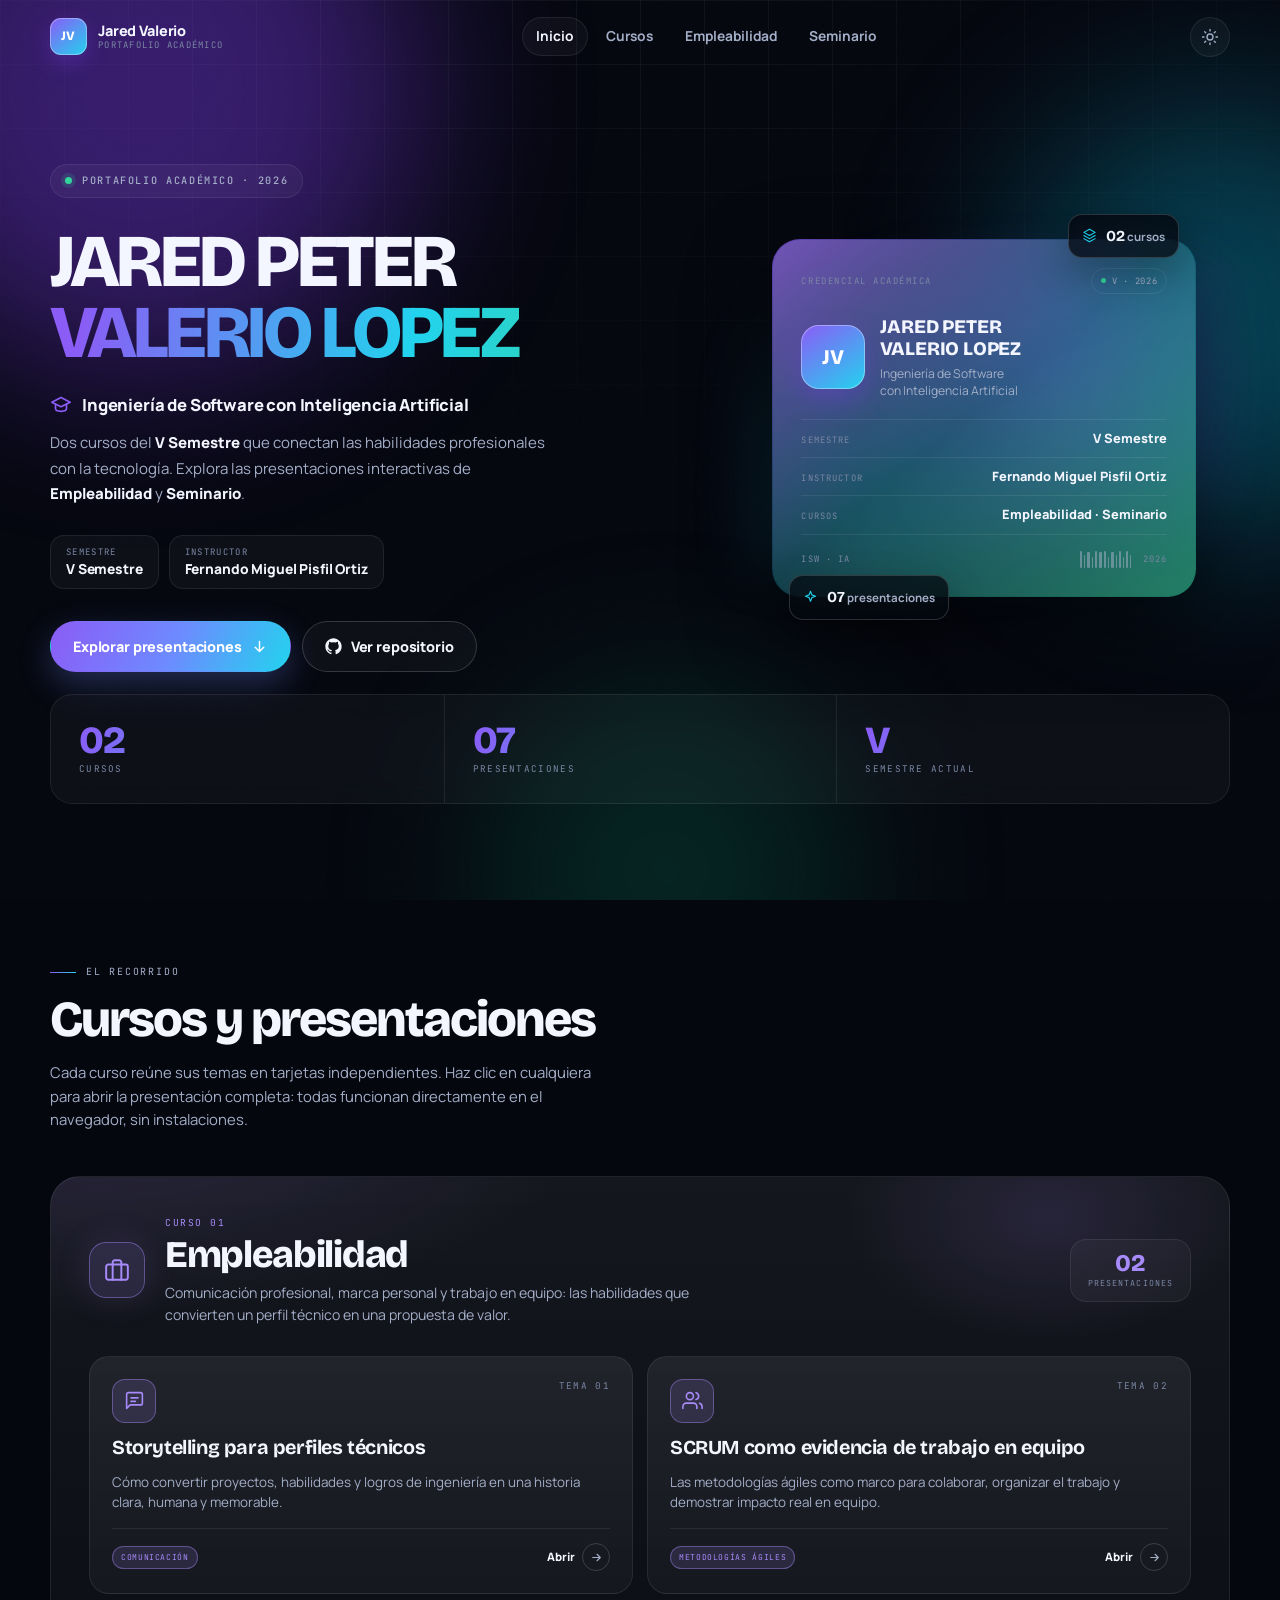
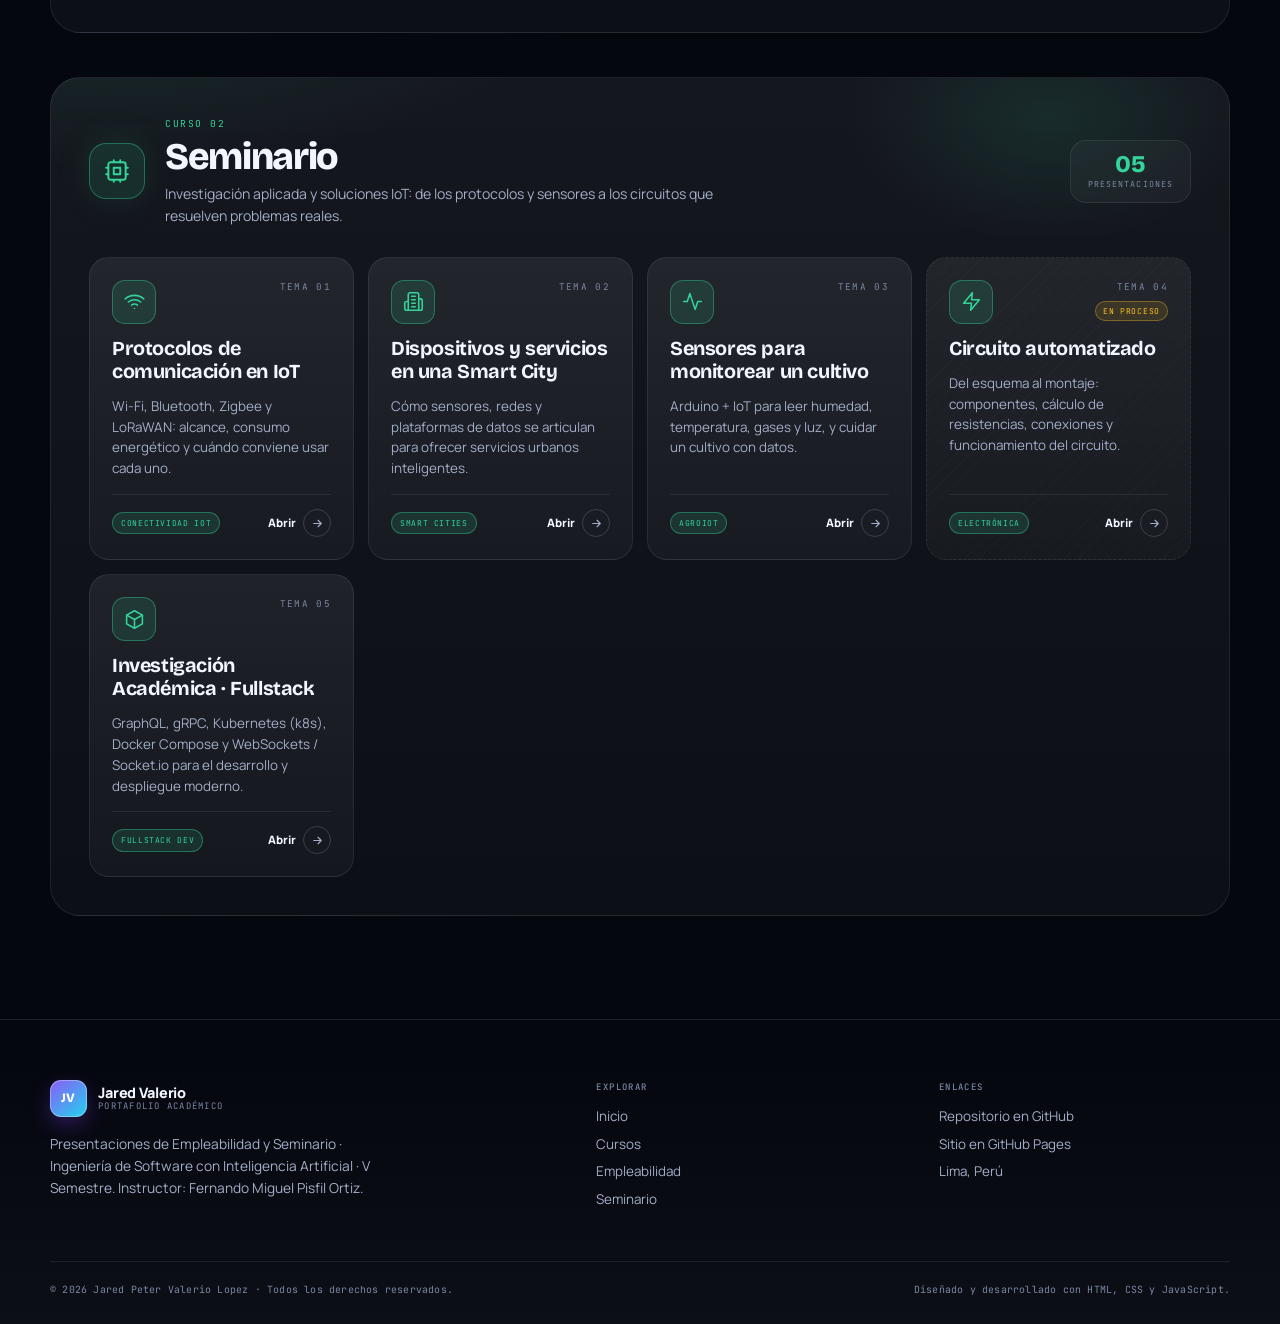
==== commit 020950b4: "feat: agregar presentación Investigación Académica (Grupo 5) en Seminario Co-authored-by: arena-agen" ====
--- a/index.html
+++ b/index.html
@@ -1510,7 +1510,7 @@
               <svg viewBox="0 0 24 24" fill="none" stroke="currentColor" stroke-width="1.8" stroke-linecap="round" stroke-linejoin="round">
                 <path d="M12 2l2.2 5.8L20 10l-5.8 2.2L12 18l-2.2-5.8L4 10l5.8-2.2L12 2Z"></path>
               </svg>
-              <span><strong data-total-presentations>06</strong> presentaciones</span>
+              <span><strong data-total-presentations>07</strong> presentaciones</span>
             </span>
           </div>
 
@@ -1524,7 +1524,7 @@
           <span>Cursos</span>
         </div>
         <div class="stat">
-          <strong data-total-presentations>06</strong>
+          <strong data-total-presentations>07</strong>
           <span>Presentaciones</span>
         </div>
         <div class="stat">
@@ -1697,7 +1697,7 @@
             </p>
           </div>
           <span class="course-count">
-            <strong data-course-count="seminario">04</strong>
+            <strong data-course-count="seminario">05</strong>
             <span data-course-word="seminario">presentaciones</span>
           </span>
         </header>
@@ -1816,7 +1816,7 @@
             </div>
           </a>
 
-          <!-- TARJETA · Circuito automatizado (en proceso) -->
+          <!-- TARJETA · Circuito automatizado -->
           <a class="deck-card is-wip" href="assets/seminario/circuitoautomatizado/index.html" title="Presentación en proceso de elaboración">
             <div class="deck-top">
               <span class="deck-icon" aria-hidden="true">
@@ -1847,6 +1847,37 @@
             </div>
           </a>
 
+          <!-- TARJETA · Investigación Académica (Fullstack Developer Software) -->
+          <a class="deck-card" href="assets/seminario/Investigaci%C3%B3n%20Academia%201/index.html">
+            <div class="deck-top">
+              <span class="deck-icon" aria-hidden="true">
+                <svg viewBox="0 0 24 24" fill="none" stroke="currentColor" stroke-width="1.8" stroke-linecap="round" stroke-linejoin="round">
+                  <polygon points="12 2 21 7 21 17 12 22 3 17 3 7"></polygon>
+                  <path d="M12 22V12M21 7l-9 5-9-5"></path>
+                </svg>
+              </span>
+              <span class="deck-meta">
+                <span class="deck-num">Tema 05</span>
+              </span>
+            </div>
+            <h3 class="deck-title">Investigación Académica · Fullstack</h3>
+            <p class="deck-desc">
+              GraphQL, gRPC, Kubernetes (k8s), Docker Compose y WebSockets / Socket.io
+              para el desarrollo y despliegue moderno.
+            </p>
+            <div class="deck-bottom">
+              <span class="deck-tag">Fullstack Dev</span>
+              <span class="deck-cta">
+                Abrir
+                <span class="circle">
+                  <svg viewBox="0 0 24 24" fill="none" stroke="currentColor" stroke-width="2" stroke-linecap="round" stroke-linejoin="round" aria-hidden="true">
+                    <path d="M5 12h14M13 6l6 6-6 6"></path>
+                  </svg>
+                </span>
+              </span>
+            </div>
+          </a>
+
           <!--
             PLANTILLA PARA UNA NUEVA TARJETA DE SEMINARIO
             Copia el bloque de abajo, quita los signos de comentario y edita
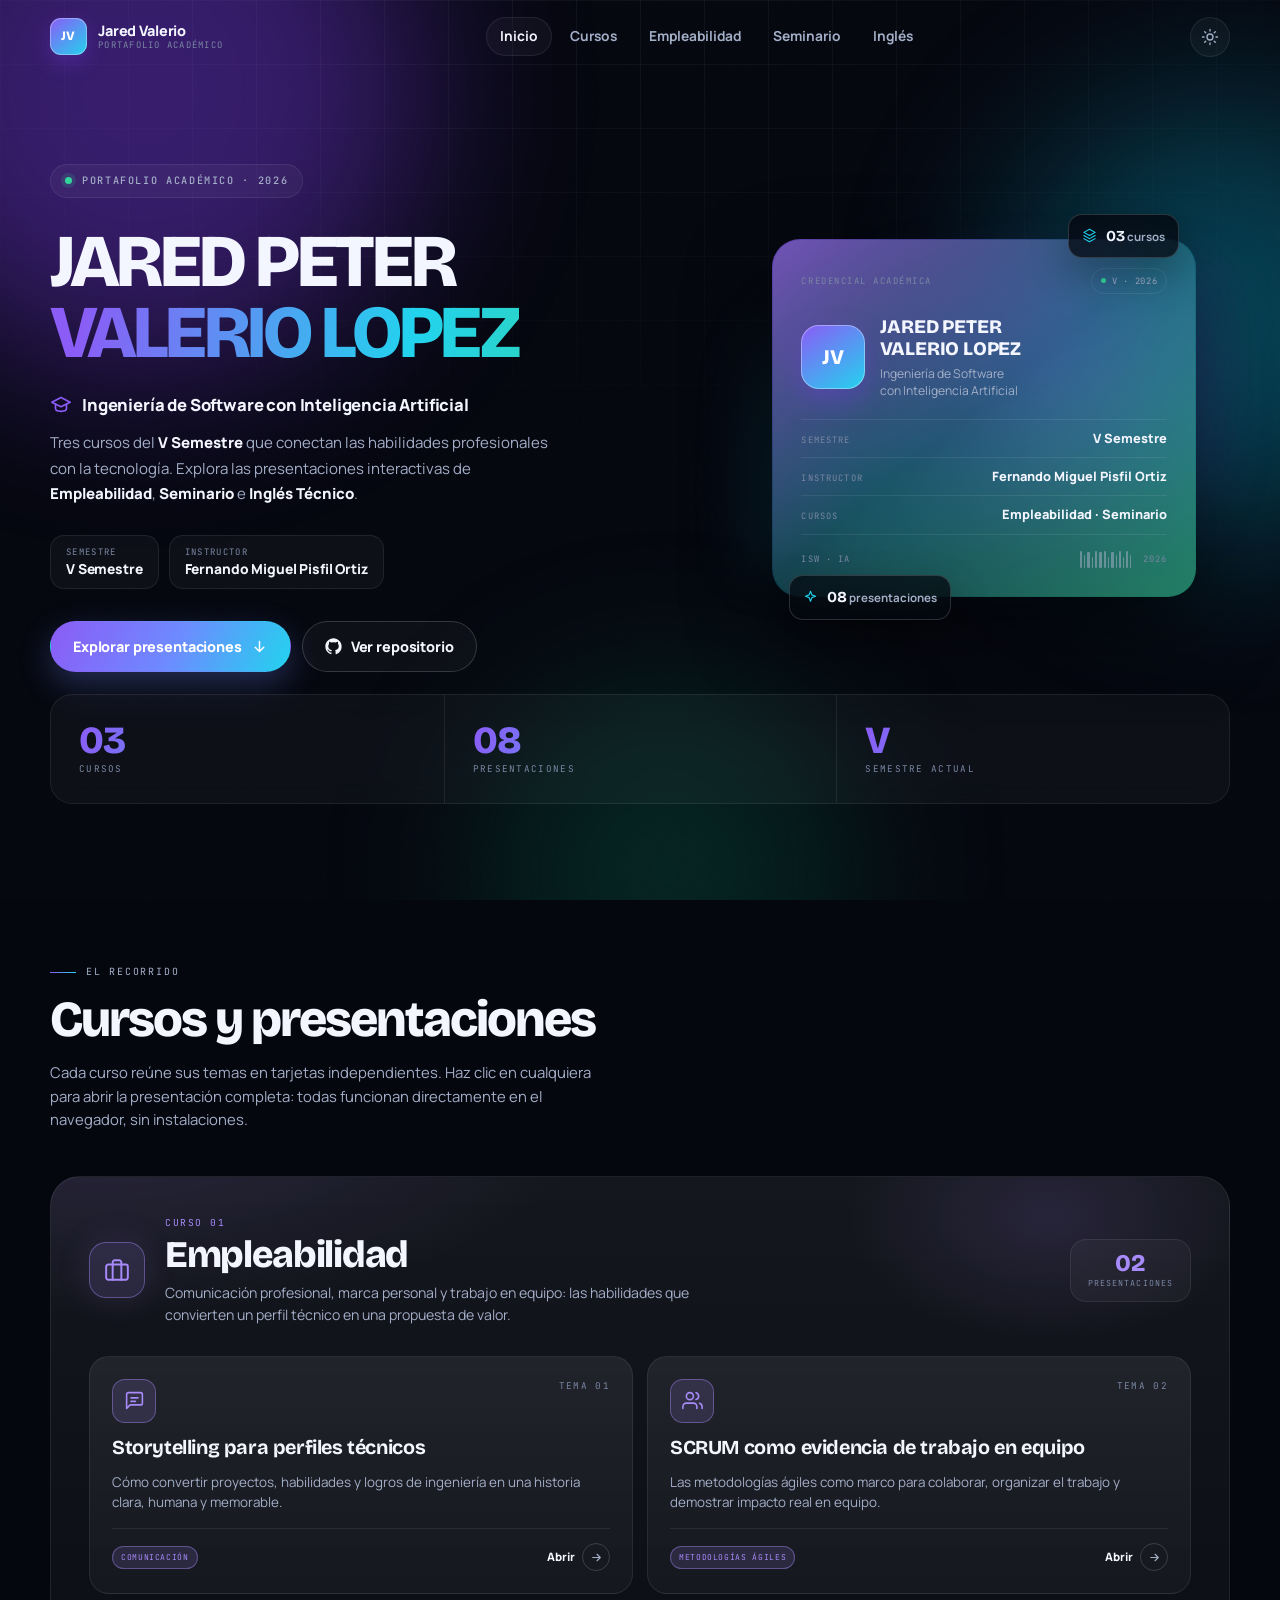
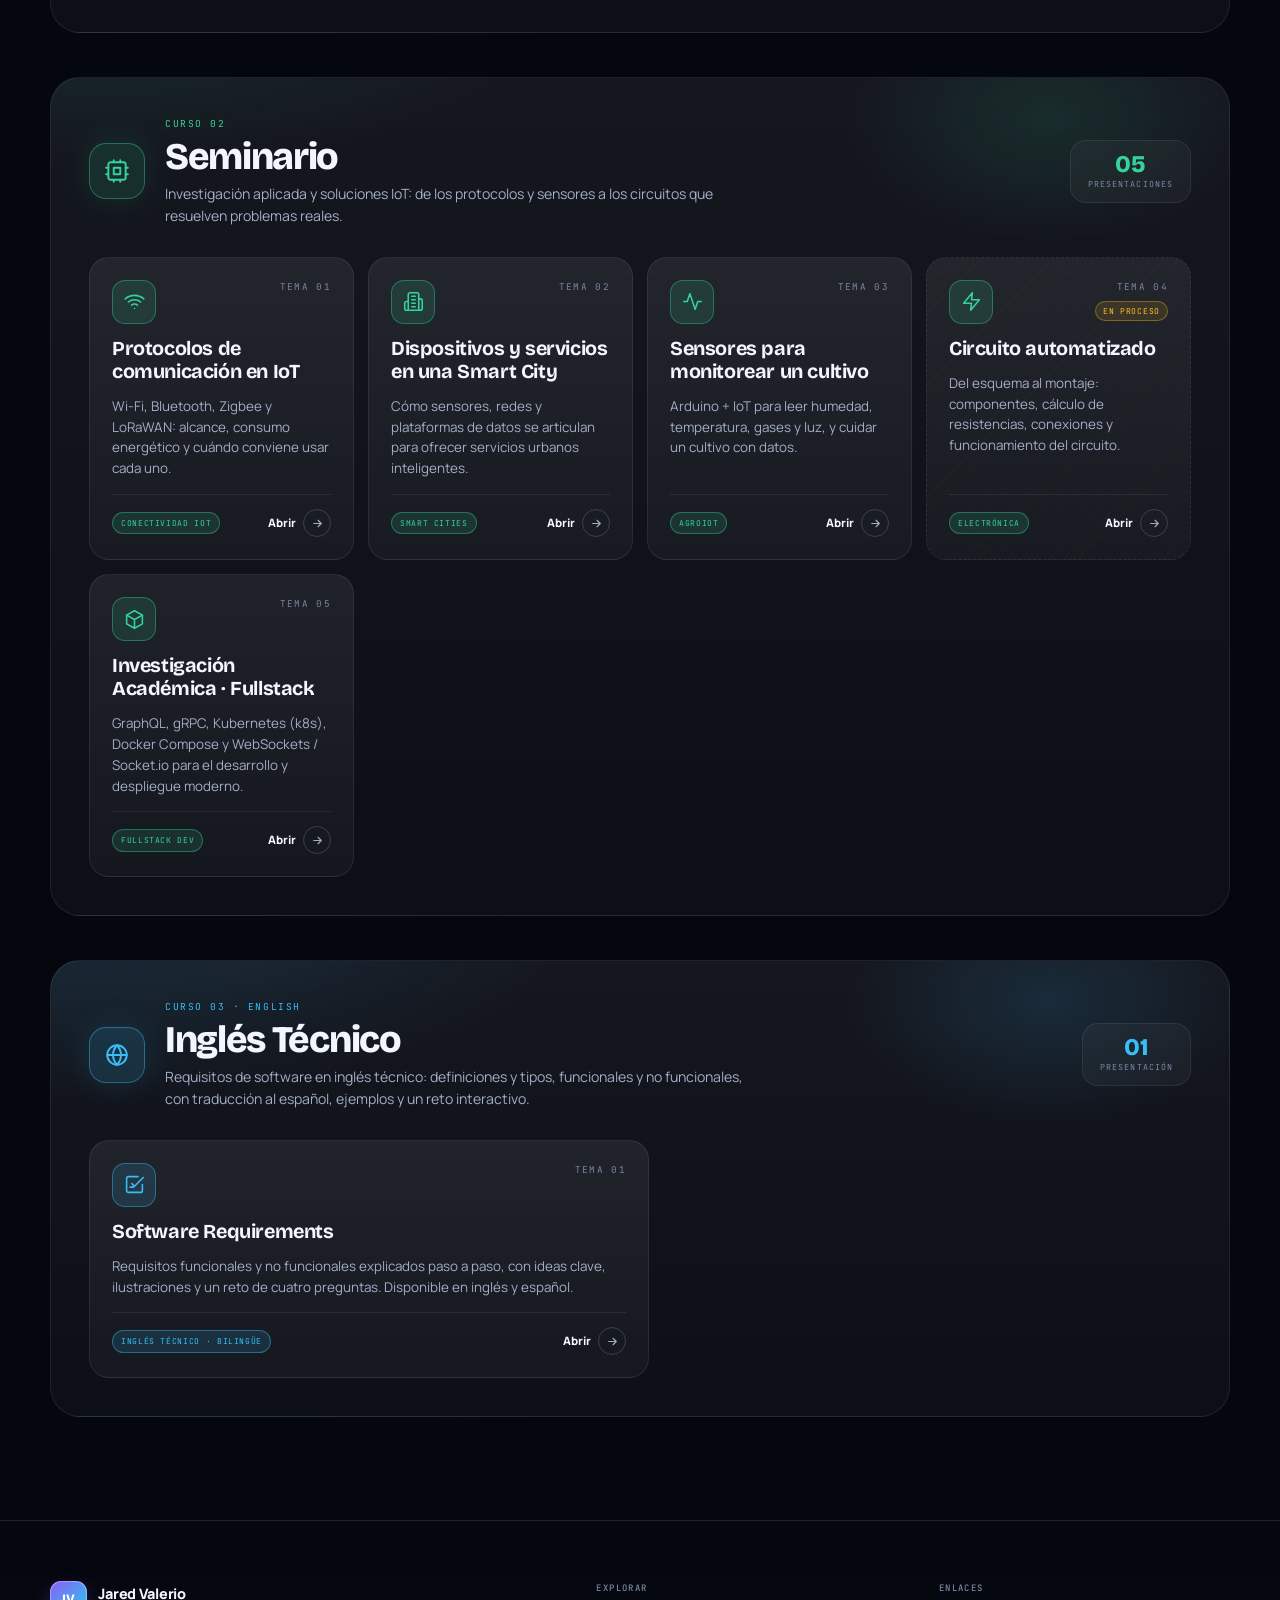
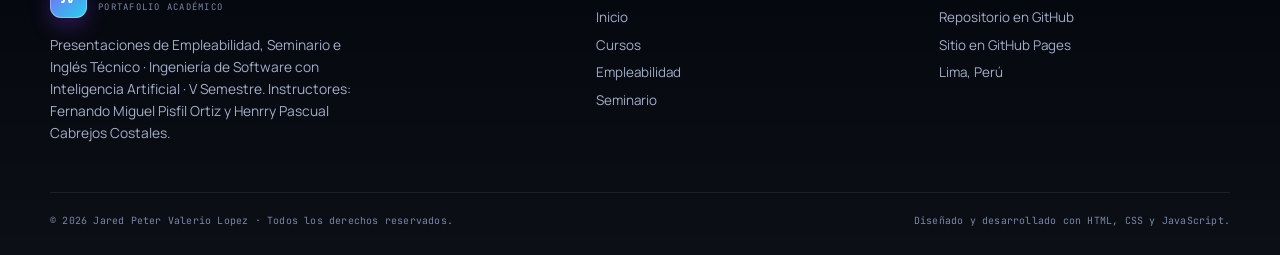
==== commit d44df157: "feat(ingles): add bilingual Software Requirements SPA - New Curso_Ingles/ course folder with index.h" ====
--- a/index.html
+++ b/index.html
@@ -13,6 +13,10 @@
     assets/empleabilidad/<carpeta>/index.html
     assets/seminario/<carpeta>/index.html
 
+  El curso de Inglés es la excepción: es una SPA autocontenida.
+
+    Curso_Ingles/index.html
+
   Si algún día mueves las carpetas a la raíz (empleabilidad/ y seminario/),
   solo debes quitar el prefijo "assets/" de los atributos href de las tarjetas.
 
@@ -20,6 +24,7 @@
   · Datos del estudiante ......... buscar "DATOS DEL ESTUDIANTE"
   · Enlaces de Empleabilidad ..... buscar "PRESENTACIONES DE EMPLEABILIDAD"
   · Enlaces de Seminario ......... buscar "PRESENTACIONES DE SEMINARIO"
+  · Curso de Inglés .............. buscar "CURSO 03 · INGLÉS TÉCNICO"
 
   Para agregar una presentación: copia el bloque <a class="deck-card"> ... </a>
   de una tarjeta existente, pégalo dentro de la cuadrícula del curso y cambia
@@ -33,12 +38,12 @@
   <meta name="theme-color" content="#05070f">
 
   <title>Jared Peter Valerio Lopez · Portafolio Académico</title>
-  <meta name="description" content="Portafolio académico de Jared Peter Valerio Lopez, estudiante de Ingeniería de Software con Inteligencia Artificial (V Semestre). Presentaciones de Empleabilidad y Seminario.">
+  <meta name="description" content="Portafolio académico de Jared Peter Valerio Lopez, estudiante de Ingeniería de Software con Inteligencia Artificial (V Semestre). Presentaciones de Empleabilidad, Seminario e Inglés Técnico.">
   <meta name="author" content="Jared Peter Valerio Lopez">
 
   <meta property="og:type" content="website">
   <meta property="og:title" content="Jared Peter Valerio Lopez · Portafolio Académico">
-  <meta property="og:description" content="Presentaciones de Empleabilidad y Seminario · Ingeniería de Software con Inteligencia Artificial · V Semestre.">
+  <meta property="og:description" content="Presentaciones de Empleabilidad, Seminario e Inglés Técnico · Ingeniería de Software con Inteligencia Artificial · V Semestre.">
   <meta property="og:locale" content="es_PE">
 
   <link rel="icon" href="data:image/svg+xml,%3Csvg xmlns='http://www.w3.org/2000/svg' viewBox='0 0 64 64'%3E%3Cdefs%3E%3ClinearGradient id='g' x1='0' y1='0' x2='1' y2='1'%3E%3Cstop offset='0' stop-color='%238b5cf6'/%3E%3Cstop offset='1' stop-color='%2322d3ee'/%3E%3C/linearGradient%3E%3C/defs%3E%3Crect width='64' height='64' rx='16' fill='url(%23g)'/%3E%3Ctext x='32' y='43' font-family='Arial,sans-serif' font-size='27' font-weight='700' fill='white' text-anchor='middle'%3EJV%3C/text%3E%3C/svg%3E">
@@ -865,6 +870,22 @@
       --accent-ink: #047857;
       --accent-soft: rgba(13, 148, 136, .085);
       --accent-line: rgba(13, 148, 136, .3);
+    }
+    .course--eng {
+      --accent: #38bdf8;
+      --accent-ink: #38bdf8;
+      --accent-soft: rgba(56, 189, 248, .14);
+      --accent-line: rgba(56, 189, 248, .42);
+    }
+    [data-theme="light"] .course--eng {
+      --accent: #0284c7;
+      --accent-ink: #0369a1;
+      --accent-soft: rgba(2, 132, 199, .075);
+      --accent-line: rgba(2, 132, 199, .28);
+    }
+    /* Una sola presentación: que la tarjeta no se estire en pantallas grandes. */
+    .course--eng .deck-grid {
+      grid-template-columns: minmax(0, 560px);
     }
 
     .course-head {
@@ -1371,6 +1392,7 @@
         <a href="#cursos">Cursos</a>
         <a href="#empleabilidad">Empleabilidad</a>
         <a href="#seminario">Seminario</a>
+        <a href="#ingles">Inglés</a>
       </nav>
 
       <div class="nav-actions">
@@ -1424,9 +1446,10 @@
           </p>
 
           <p class="hero-lead">
-            Dos cursos del <strong>V Semestre</strong> que conectan las habilidades
+            Tres cursos del <strong>V Semestre</strong> que conectan las habilidades
             profesionales con la tecnología. Explora las presentaciones interactivas
-            de <strong>Empleabilidad</strong> y <strong>Seminario</strong>.
+            de <strong>Empleabilidad</strong>, <strong>Seminario</strong> e
+            <strong>Inglés Técnico</strong>.
           </p>
 
           <div class="hero-meta">
@@ -1503,14 +1526,14 @@
                 <path d="m3 12 9 5 9-5"></path>
                 <path d="m3 17 9 5 9-5"></path>
               </svg>
-              <span><strong data-total-courses>02</strong> cursos</span>
+              <span><strong data-total-courses>03</strong> cursos</span>
             </span>
 
             <span class="float-chip float-chip--b" aria-hidden="true">
               <svg viewBox="0 0 24 24" fill="none" stroke="currentColor" stroke-width="1.8" stroke-linecap="round" stroke-linejoin="round">
                 <path d="M12 2l2.2 5.8L20 10l-5.8 2.2L12 18l-2.2-5.8L4 10l5.8-2.2L12 2Z"></path>
               </svg>
-              <span><strong data-total-presentations>07</strong> presentaciones</span>
+              <span><strong data-total-presentations>08</strong> presentaciones</span>
             </span>
           </div>
 
@@ -1520,11 +1543,11 @@
       <!-- Resumen general. Los números se recalculan con JavaScript. -->
       <section class="stats reveal" style="--d:220ms" aria-label="Resumen del portafolio">
         <div class="stat">
-          <strong data-total-courses>02</strong>
+          <strong data-total-courses>03</strong>
           <span>Cursos</span>
         </div>
         <div class="stat">
-          <strong data-total-presentations>07</strong>
+          <strong data-total-presentations>08</strong>
           <span>Presentaciones</span>
         </div>
         <div class="stat">
@@ -1902,6 +1925,66 @@
           -->
         </div>
       </section>
+
+      <!-- ========================================================
+           CURSO 03 · INGLÉS TÉCNICO
+           ======================================================== -->
+      <section class="course course--eng reveal" id="ingles" aria-labelledby="ingles-title">
+        <header class="course-head">
+          <span class="course-icon" aria-hidden="true">
+            <svg viewBox="0 0 24 24" fill="none" stroke="currentColor" stroke-width="1.8" stroke-linecap="round" stroke-linejoin="round">
+              <circle cx="12" cy="12" r="9"></circle>
+              <path d="M3 12h18"></path>
+              <path d="M12 3c2.4 2.6 3.7 5.7 3.7 9S14.4 18.4 12 21c-2.4-2.6-3.7-5.7-3.7-9S9.6 5.6 12 3Z"></path>
+            </svg>
+          </span>
+          <div class="course-info">
+            <p class="course-kicker">Curso 03 · English</p>
+            <h2 class="course-title" id="ingles-title">Inglés Técnico</h2>
+            <p class="course-desc">
+              Requisitos de software en inglés técnico: definiciones y tipos, funcionales
+              y no funcionales, con traducción al español, ejemplos y un reto interactivo.
+            </p>
+          </div>
+          <span class="course-count">
+            <strong data-course-count="ingles">01</strong>
+            <span data-course-word="ingles">presentación</span>
+          </span>
+        </header>
+
+        <div class="deck-grid" data-course="ingles">
+          <a class="deck-card" href="Curso_Ingles/index.html">
+            <div class="deck-top">
+              <span class="deck-icon" aria-hidden="true">
+                <svg viewBox="0 0 24 24" fill="none" stroke="currentColor" stroke-width="1.8" stroke-linecap="round" stroke-linejoin="round">
+                  <path d="M9 11l3 3L22 4"></path>
+                  <path d="M21 12v7a2 2 0 0 1-2 2H5a2 2 0 0 1-2-2V5a2 2 0 0 1 2-2h11"></path>
+                  <path d="M7 15h4"></path>
+                </svg>
+              </span>
+              <span class="deck-meta">
+                <span class="deck-num">Tema 01</span>
+              </span>
+            </div>
+            <h3 class="deck-title">Software Requirements</h3>
+            <p class="deck-desc">
+              Requisitos funcionales y no funcionales explicados paso a paso, con ideas
+              clave, ilustraciones y un reto de cuatro preguntas. Disponible en inglés y español.
+            </p>
+            <div class="deck-bottom">
+              <span class="deck-tag">Inglés técnico · Bilingüe</span>
+              <span class="deck-cta">
+                Abrir
+                <span class="circle">
+                  <svg viewBox="0 0 24 24" fill="none" stroke="currentColor" stroke-width="2" stroke-linecap="round" stroke-linejoin="round" aria-hidden="true">
+                    <path d="M5 12h14M13 6l6 6-6 6"></path>
+                  </svg>
+                </span>
+              </span>
+            </div>
+          </a>
+        </div>
+      </section>
     </div>
   </main>
 
@@ -1919,8 +2002,9 @@
           </span>
         </a>
         <p>
-          Presentaciones de Empleabilidad y Seminario · Ingeniería de Software con
-          Inteligencia Artificial · V Semestre. Instructor: Fernando Miguel Pisfil Ortiz.
+          Presentaciones de Empleabilidad, Seminario e Inglés Técnico · Ingeniería de
+          Software con Inteligencia Artificial · V Semestre. Instructores: Fernando Miguel
+          Pisfil Ortiz y Henrry Pascual Cabrejos Costales.
         </p>
       </div>
 
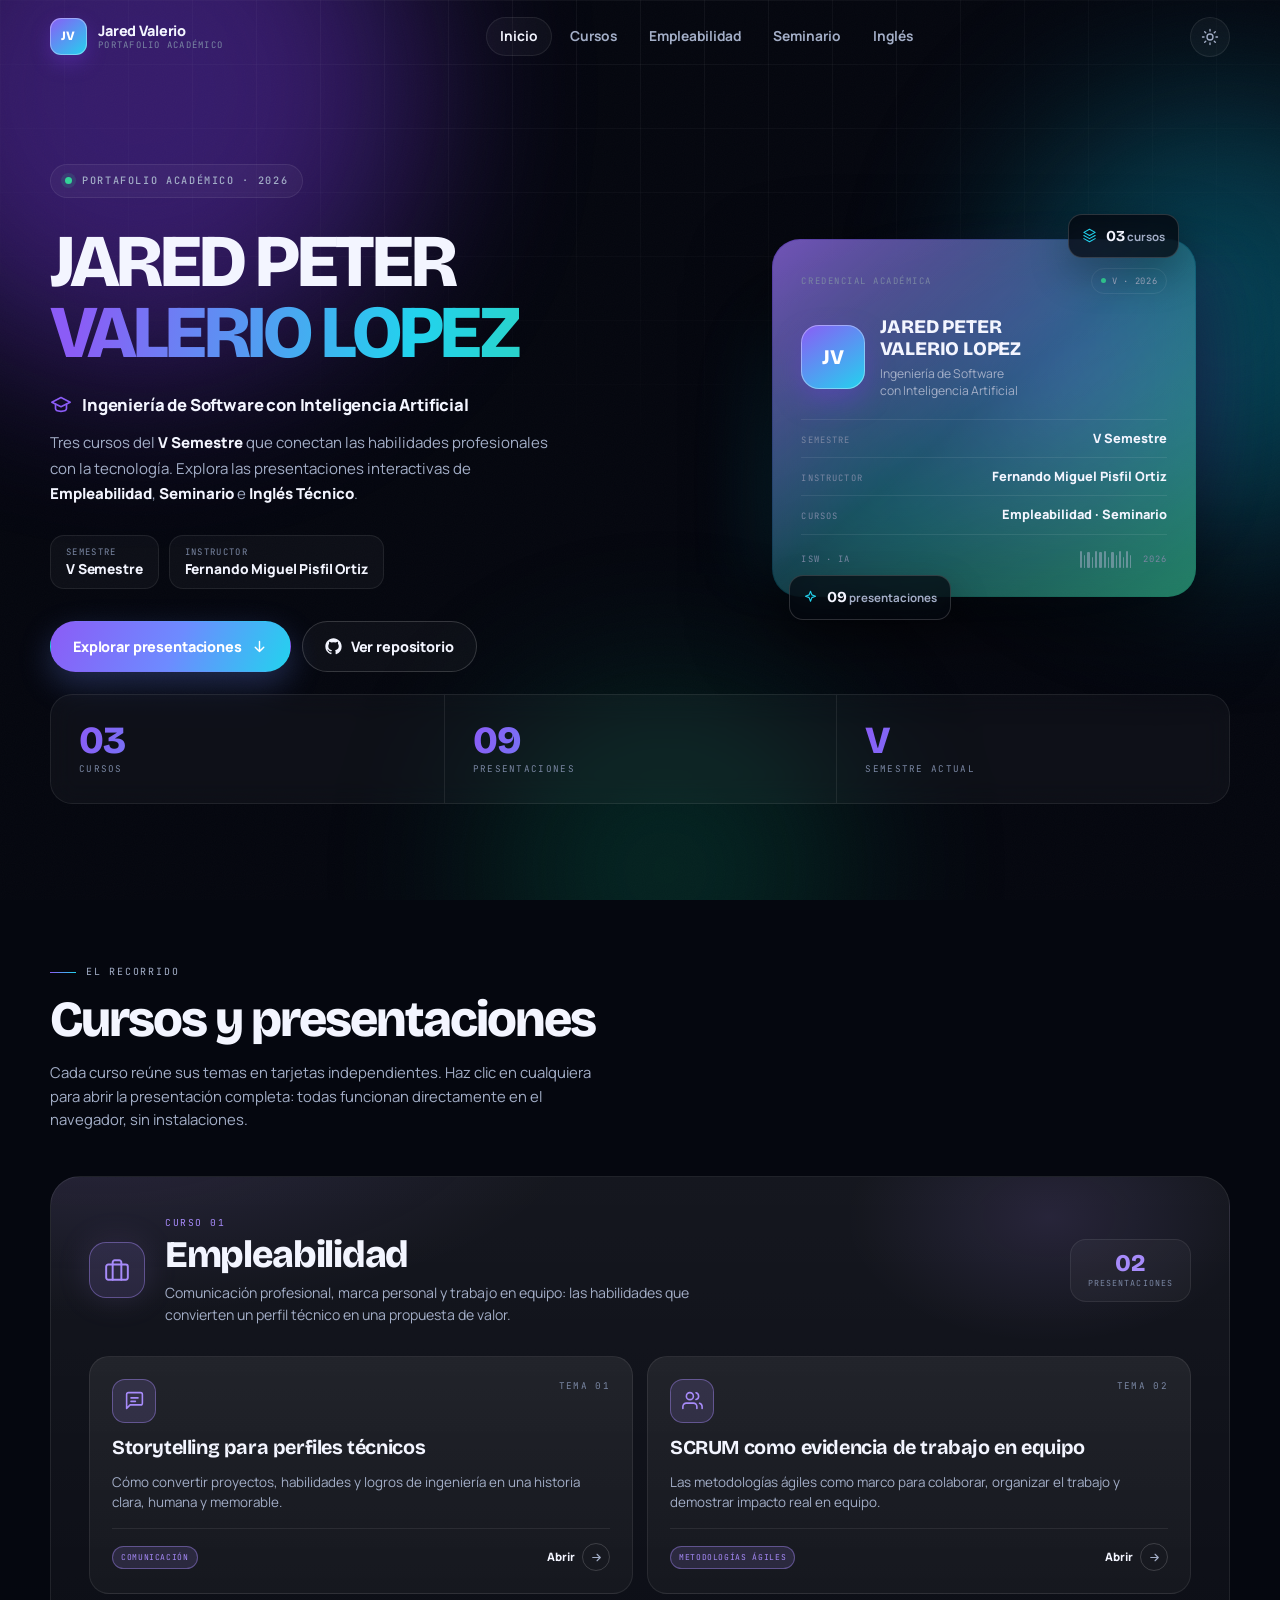
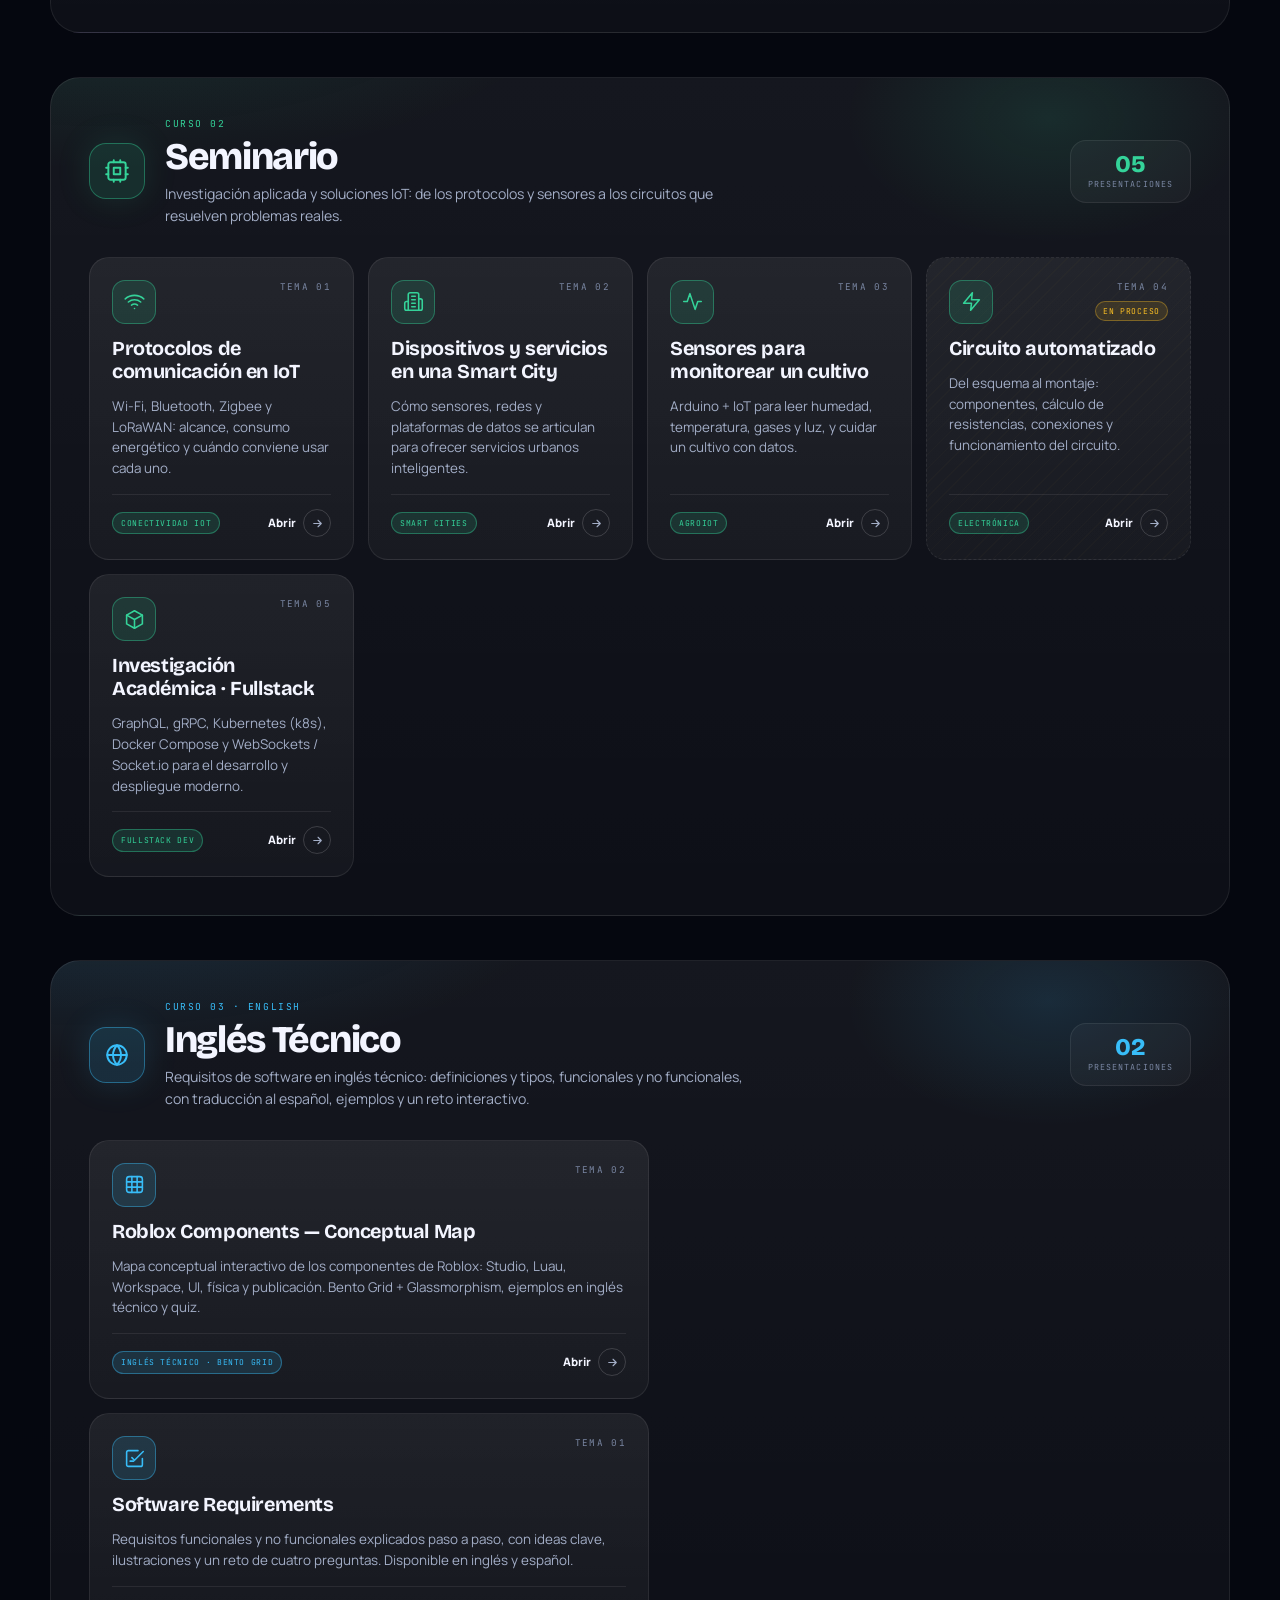
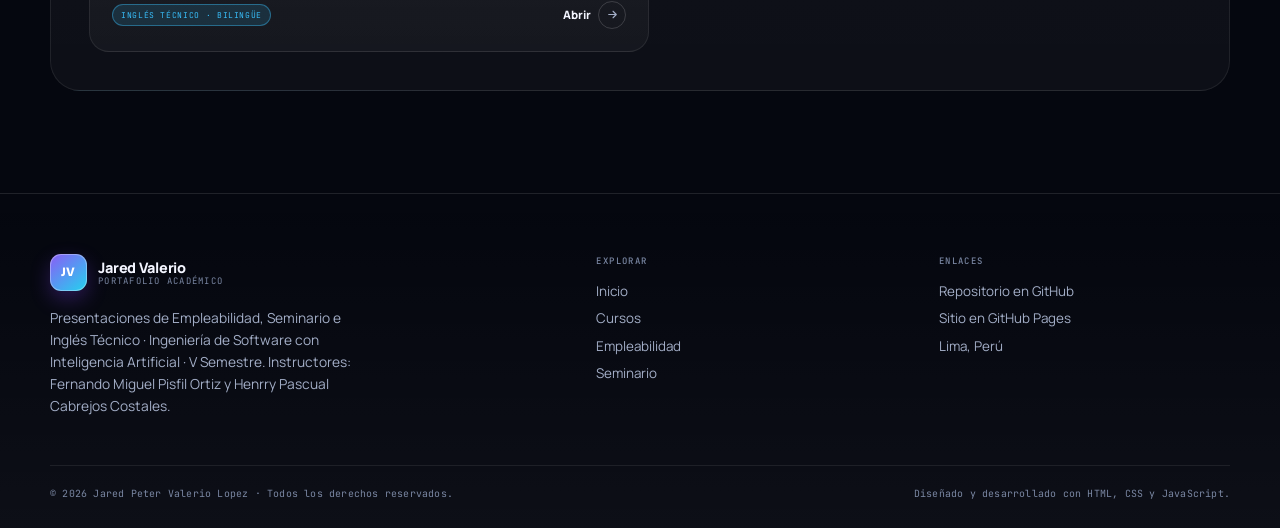
==== commit 91511a21: "feat(ingles): integra mapa conceptual Roblox (Bento Grid + Glassmorphism) - Nueva ruta: assets/ingle" ====
--- a/index.html
+++ b/index.html
@@ -12,10 +12,7 @@
 
     assets/empleabilidad/<carpeta>/index.html
     assets/seminario/<carpeta>/index.html
-
-  El curso de Inglés es la excepción: es una SPA autocontenida.
-
-    Curso_Ingles/index.html
+    assets/ingles/index.html
 
   Si algún día mueves las carpetas a la raíz (empleabilidad/ y seminario/),
   solo debes quitar el prefijo "assets/" de los atributos href de las tarjetas.
@@ -1953,7 +1950,43 @@
         </header>
 
         <div class="deck-grid" data-course="ingles">
-          <a class="deck-card" href="Curso_Ingles/index.html">
+          <a class="deck-card" href="assets/ingles/roblox-conceptual-map/index.html">
+            <div class="deck-top">
+              <span class="deck-icon" aria-hidden="true">
+                <svg viewBox="0 0 24 24" fill="none" stroke="currentColor" stroke-width="1.8" stroke-linecap="round" stroke-linejoin="round">
+                  <rect x="3" y="3" width="18" height="18" rx="3"></rect>
+                  <path d="M9 9h6v6H9z"></path>
+                  <path d="M9 3v6"></path>
+                  <path d="M15 3v6"></path>
+                  <path d="M9 15v6"></path>
+                  <path d="M15 15v6"></path>
+                  <path d="M3 9h6"></path>
+                  <path d="M15 9h6"></path>
+                  <path d="M3 15h6"></path>
+                  <path d="M15 15h6"></path>
+                </svg>
+              </span>
+              <span class="deck-meta">
+                <span class="deck-num">Tema 02</span>
+              </span>
+            </div>
+            <h3 class="deck-title">Roblox Components — Conceptual Map</h3>
+            <p class="deck-desc">
+              Mapa conceptual interactivo de los componentes de Roblox: Studio, Luau, Workspace, UI, física y publicación. Bento Grid + Glassmorphism, ejemplos en inglés técnico y quiz.
+            </p>
+            <div class="deck-bottom">
+              <span class="deck-tag">Inglés técnico · Bento Grid</span>
+              <span class="deck-cta">
+                Abrir
+                <span class="circle">
+                  <svg viewBox="0 0 24 24" fill="none" stroke="currentColor" stroke-width="2" stroke-linecap="round" stroke-linejoin="round" aria-hidden="true">
+                    <path d="M5 12h14M13 6l6 6-6 6"></path>
+                  </svg>
+                </span>
+              </span>
+            </div>
+          </a>
+          <a class="deck-card" href="assets/ingles/index.html">
             <div class="deck-top">
               <span class="deck-icon" aria-hidden="true">
                 <svg viewBox="0 0 24 24" fill="none" stroke="currentColor" stroke-width="1.8" stroke-linecap="round" stroke-linejoin="round">
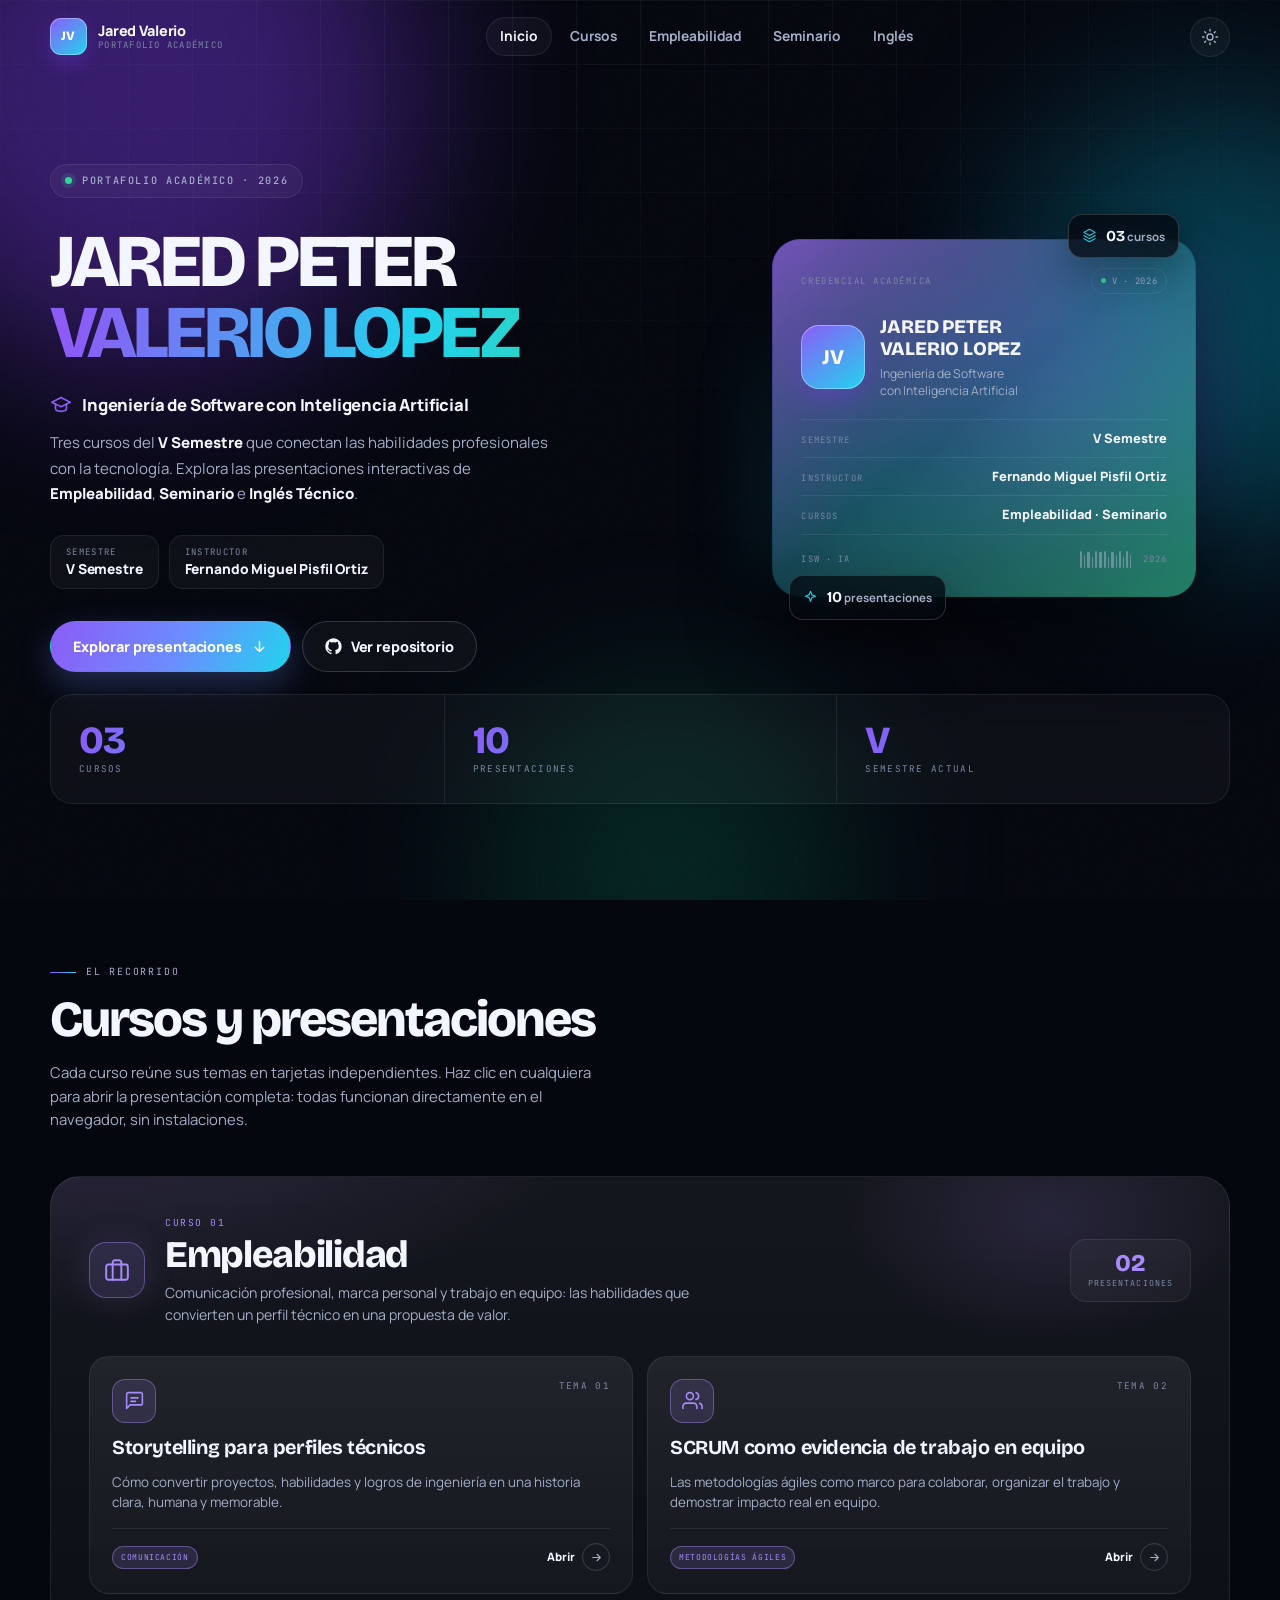
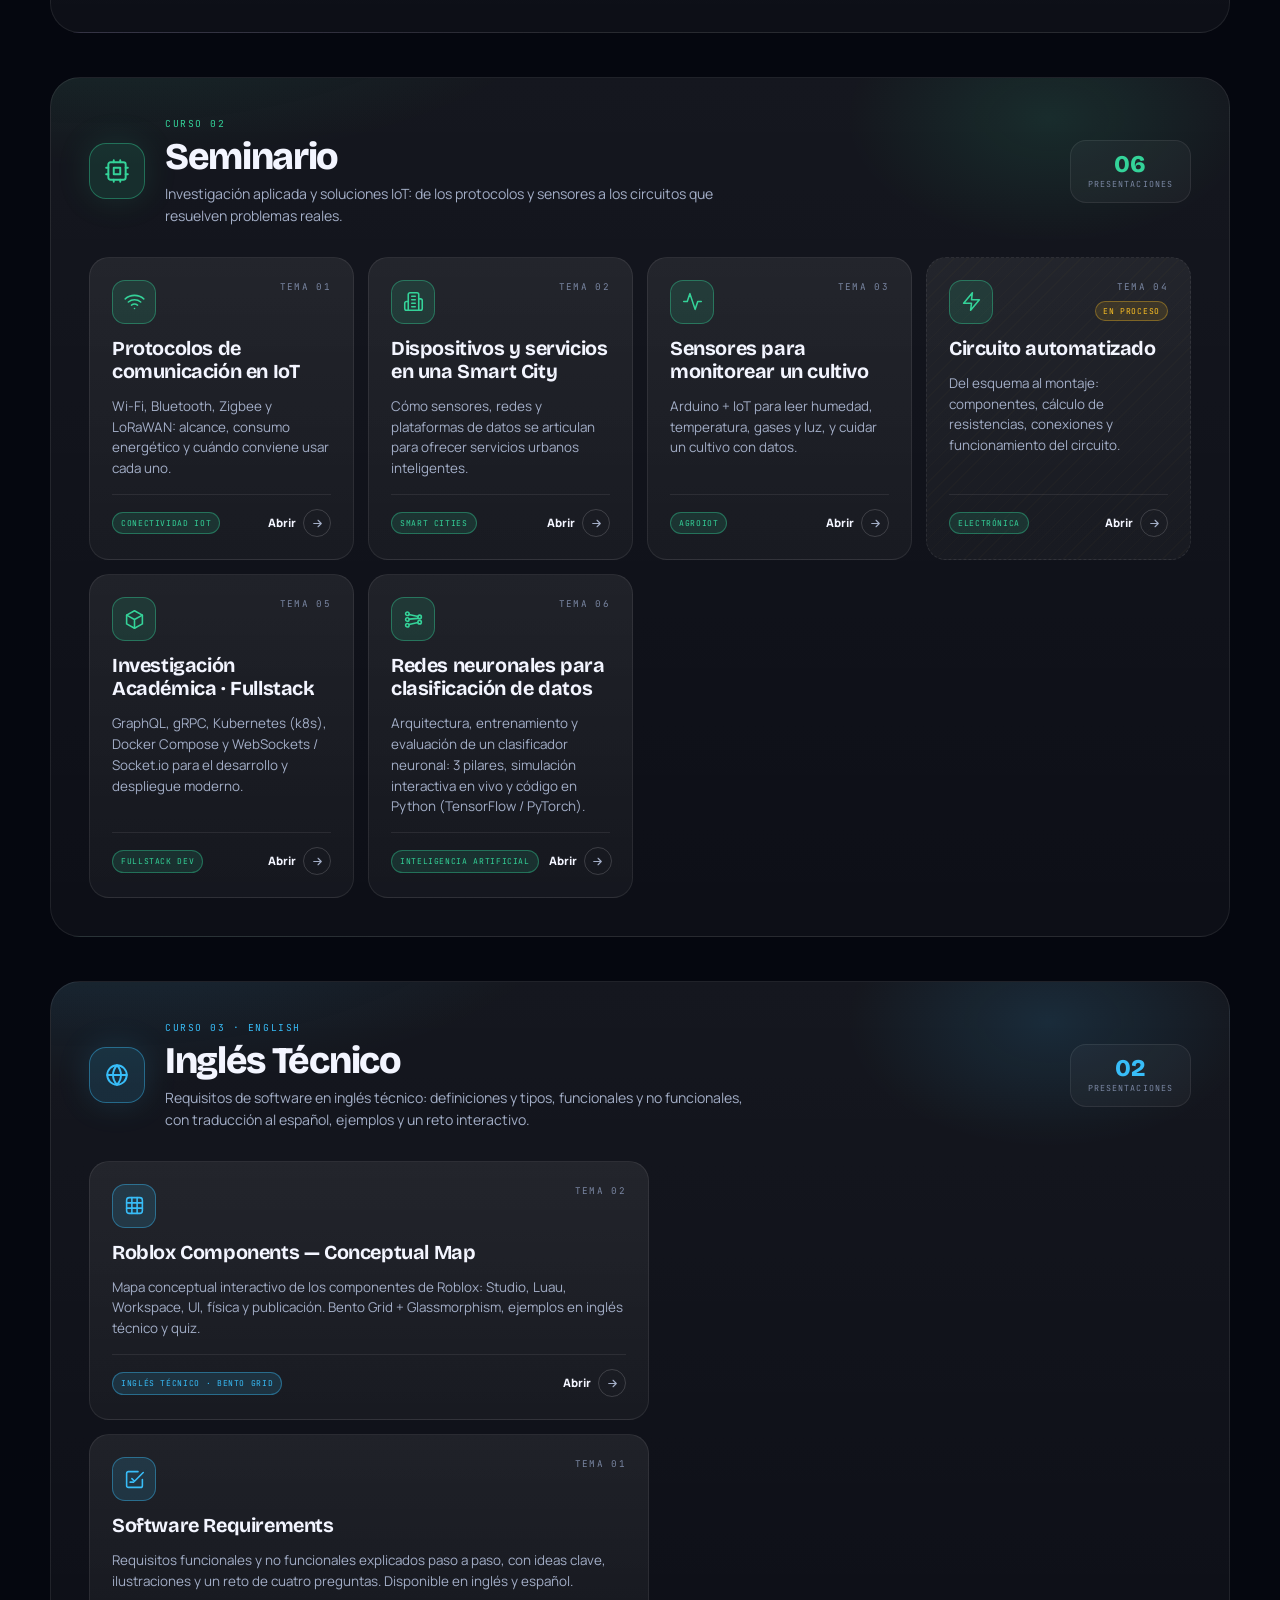
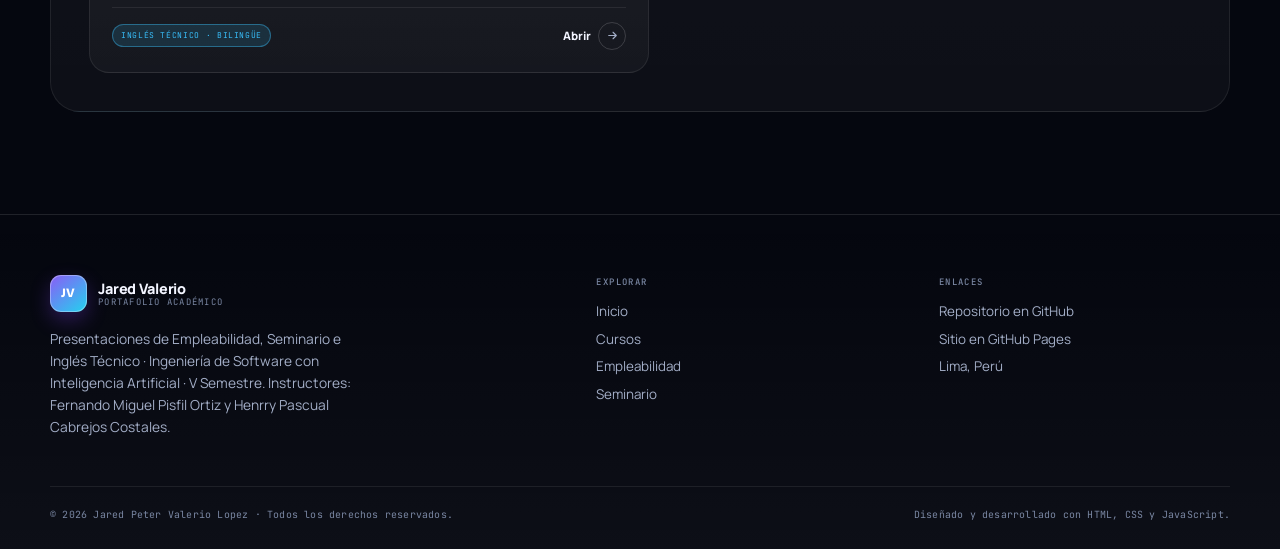
==== commit 7020c857: "feat(seminario): agrega presentación de redes neuronales para clasificación - Nueva presentación del" ====
--- a/index.html
+++ b/index.html
@@ -1717,7 +1717,7 @@
             </p>
           </div>
           <span class="course-count">
-            <strong data-course-count="seminario">05</strong>
+            <strong data-course-count="seminario">06</strong>
             <span data-course-word="seminario">presentaciones</span>
           </span>
         </header>
@@ -1887,6 +1887,41 @@
             </p>
             <div class="deck-bottom">
               <span class="deck-tag">Fullstack Dev</span>
+              <span class="deck-cta">
+                Abrir
+                <span class="circle">
+                  <svg viewBox="0 0 24 24" fill="none" stroke="currentColor" stroke-width="2" stroke-linecap="round" stroke-linejoin="round" aria-hidden="true">
+                    <path d="M5 12h14M13 6l6 6-6 6"></path>
+                  </svg>
+                </span>
+              </span>
+            </div>
+          </a>
+
+          <!-- TARJETA · Redes Neuronales para Clasificación de Datos -->
+          <a class="deck-card" href="assets/seminario/red-neuronal-clasificacion-datos/index.html">
+            <div class="deck-top">
+              <span class="deck-icon" aria-hidden="true">
+                <svg viewBox="0 0 24 24" fill="none" stroke="currentColor" stroke-width="1.8" stroke-linecap="round" stroke-linejoin="round">
+                  <circle cx="5" cy="5.5" r="2"></circle>
+                  <circle cx="5" cy="12" r="2"></circle>
+                  <circle cx="5" cy="18.5" r="2"></circle>
+                  <circle cx="19" cy="9" r="2"></circle>
+                  <circle cx="19" cy="15" r="2"></circle>
+                  <path d="M6.8 6.4 17.2 8.6M7 11.6l9.9-0.9M6.8 17.6 17.2 15.4"></path>
+                </svg>
+              </span>
+              <span class="deck-meta">
+                <span class="deck-num">Tema 06</span>
+              </span>
+            </div>
+            <h3 class="deck-title">Redes neuronales para clasificación de datos</h3>
+            <p class="deck-desc">
+              Arquitectura, entrenamiento y evaluación de un clasificador neuronal:
+              3 pilares, simulación interactiva en vivo y código en Python (TensorFlow / PyTorch).
+            </p>
+            <div class="deck-bottom">
+              <span class="deck-tag">Inteligencia Artificial</span>
               <span class="deck-cta">
                 Abrir
                 <span class="circle">
